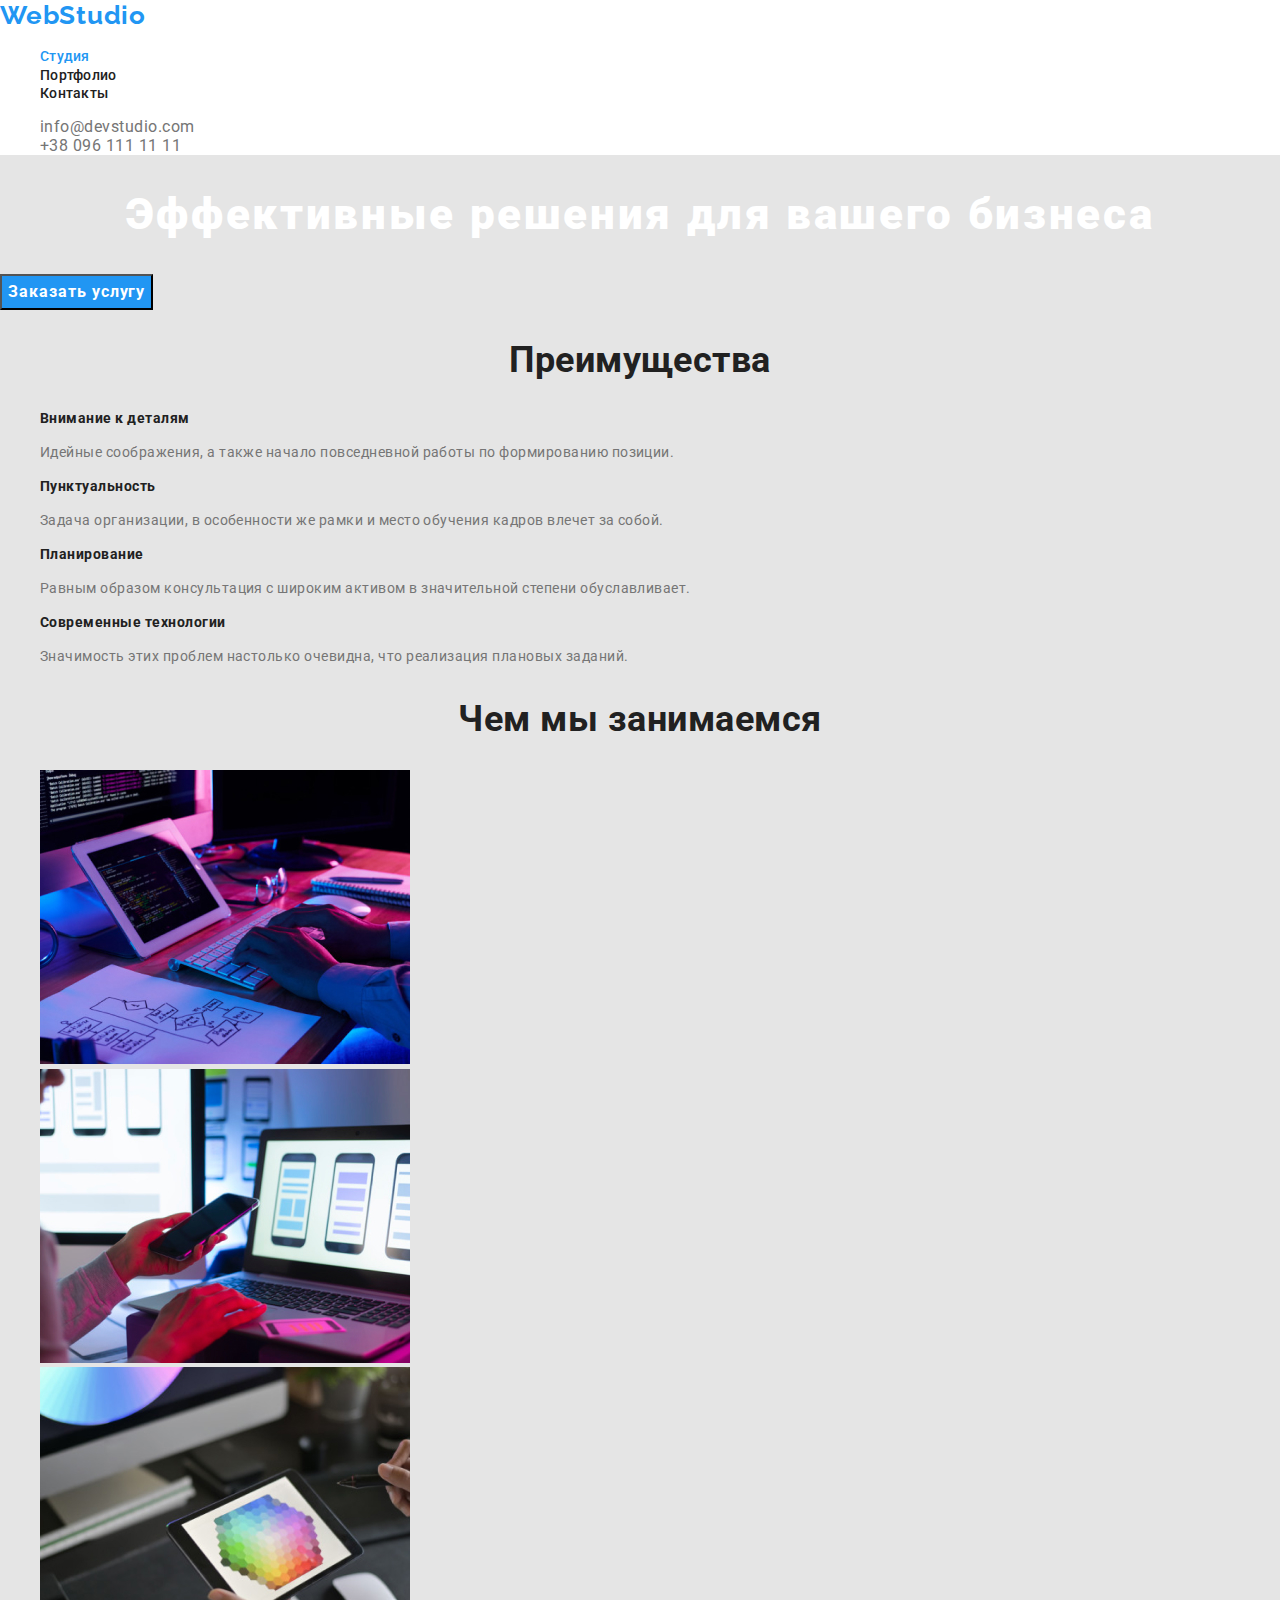
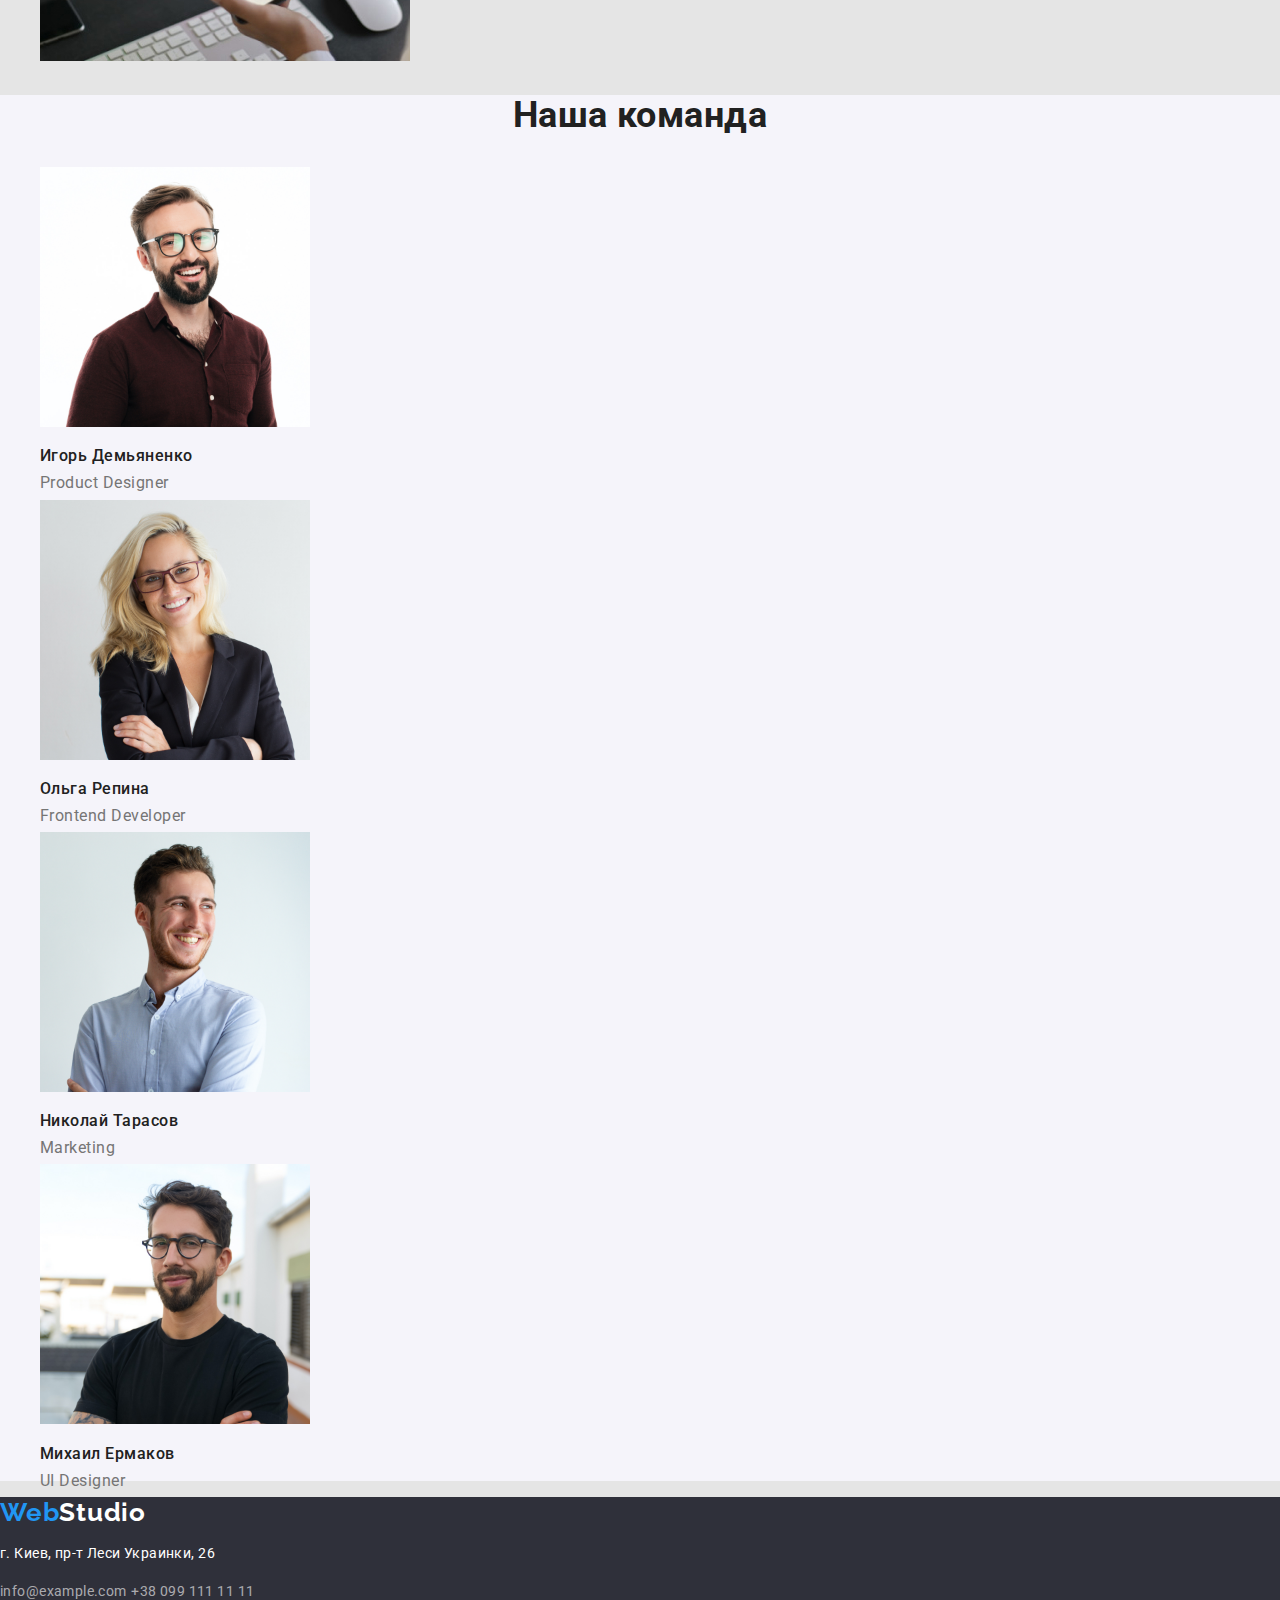
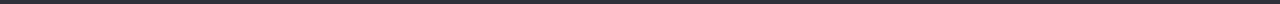
==== index.html @ b2ea67ff "начало дз№3" ====
<!DOCTYPE html>
<html lang="ru">
<head>
    <meta charset="UTF-8">
    <meta name="viewport" content="width=device-width, initial-scale=1.0">
    <title>Document</title>
    <link rel="preconnect" href="https://fonts.gstatic.com"> 
    <link href="https://fonts.googleapis.com/css2?family=Oleo+Script&family=Raleway:wght@700&family=Roboto:wght@400;500;700;900&display=swap" rel="stylesheet">
    <link rel="stylesheet" href="https://cdnjs.cloudflare.com/ajax/libs/modern-normalize/1.0.0/modern-normalize.min.css">
    <link rel="stylesheet" href="./css/style.css">
    
</head>
<body class="page">
            <!--Шапка-сайта-->
            <header class="head">
                <nav>
                    <a href="./index.html" class="logo"><span class="capital-head">Web</span>Studio</a>
                    <ul class="site-nav list">
                        <li><a href="./index.html" class="link current">Студия</a></li>
                        <li><a href="./portfolio.html" class="link">Портфолио</a></li>
                        <li><a href="Контакты" class="link">Контакты</a></li>
                    </ul>
                </nav>

                <ul class="auth-nav list">
                    <li><a href="info@devstudio.com" class="link">info@devstudio.com</a></li>
                    <li><a href="" class="link">+38 096 111 11 11</a></li>
                </ul>   
            </header>
    
        <main>
             <!--Заголовок-->
            <div class="hero">
                <h1 class="hero-title">Эффективные решения для вашего бизнеса</h1>
                <button class="button primary">Заказать услугу</button>
            </div>

            <!--Преимущества-->
            <section class="section">
            <h2 class="section-title">Преимущества</h2>
            <ul class="list">
                <li>
                    <h3 class="section-title-advantages">Внимание к деталям</h3>
                    <p class="advantages-description">Идейные соображения, а также начало повседневной работы по формированию позиции.</p>
                </li>
                <li>
                    <h3 class="section-title-advantages">Пунктуальность</h3>
                    <p class="advantages-description">Задача организации, в особенности же рамки и место обучения кадров влечет за собой.</p>
                </li>
                <li>
                    <h3 class="section-title-advantages">Планирование</h3>
                    <p class="advantages-description">Равным образом консультация с широким активом в значительной степени обуславливает.  </p>
                </li>
                <li>
                    <h3 class="section-title-advantages">Современные технологии</h3>
                    <p class="advantages-description">Значимость этих проблем настолько очевидна, что реализация плановых заданий.</p>
             </li>
            </ul>
            </section>

            <!--Вид-деятельности-->
            <section class="section">
            <h2 class="section-title">Чем мы занимаемся</h2>
            <ul class="list">
                <li>
                    <a href="">
                        <img src="./img/img.jpg" alt="набирает текст на клавиатуре" width="370" height="294">
                    </a>
                </li>
                <li>
                    <a href="">
                        <img src="./img/img-2.jpg" alt="использует ноутбук и телефон" width="370" height="294">
                    </a>
                </li>
                <li>
                    <a href="">
                        <img src="./img/img-3.jpg" alt="использует планшет" width="370" height="294">
                    </a>
                </li>
            </ul>
            </section>
    
            <!--Наша-команда-->
            <section class="section-tim">
            <h2 class="section-title">Наша команда</h2>
            <ul class="list">
                <li>
                    <a href="" class="section-link">
                    <img src="./img/our.tim/img.jpg" alt="портрет" width="270" height="260">
                    <h3 class="section-title-name">Игорь Демьяненко</h3>
                    <p class="section-profession">Product Designer</p>
                    </a>
                </li>
                <li>
                    <a href="" class="section-link">
                        <img src="./img/our.tim/img-2.jpg" alt="портрет" width="270" height="260">
                        <h3 class="section-title-name">Ольга Репина</h3>
                        <p class="section-profession">Frontend Developer</p>
                    </a>
                </li>
                <li>
                    <a href="" class="section-link">
                        <img src="./img/our.tim/img-3.jpg" alt="портрет" width="270" height="260">
                        <h3 class="section-title-name">Николай Тарасов</h3>
                        <p class="section-profession">Marketing</p>
                    </a>
                </li>
                <li>
                    <a href="" class="section-link">
                        <img src="./img/our.tim/img-4.jpg" alt="портрет" width="270" height="260">
                        <h3 class="section-title-name">Михаил Ермаков</h3>
                        <p class="section-profession">UI Designer</p>
                    </a>
                </li>
            </ul>
            </section>
        </main>

    <footer class="footer-head">
        <a href="./index.html" class="logo-footer"><span class="capital-footer">Web</span>Studio</a>
        <address>
            <p class="footer-address">г. Киев, пр-т Леси Украинки, 26</p>
        </address>
        <address>
                <a href="" class="footer-head-mail">info@example.com</a>
                <a href="" class="footer-head-tel">+38 099 111 11 11</a>
        </address>
    </footer>
</body>
</html>
---- css/style.css ----
html {
    box-sizing: border-box;
}
    *,
    *::before,
    *::after: {
        box-sizing: inherit;
    }
    
.page {
    font-family: Roboto, sans-serif;
    color: #757575;
    letter-spacing: 0.03em;
    background-color: #E5E5E5;
}
.list {
    list-style: none;
}

/*шапка */
.head {
    background-color: #ffffff;
}
.logo {
    font-family: Raleway, Oleo Script, sans-serif;
    font-weight: bold;
    font-size: 26px;
    line-height: 1.2;
    letter-spacing: 0.03em;
    color: #212121;
    text-decoration: none;
}
.capital-head {
    color:  #2196F3;
}
.logo-footer {
    font-family: Raleway, Oleo Script, sans-serif;
    font-weight: bold;
    font-size: 26px;
    line-height: 1.2;
    letter-spacing: 0.03em;
    color: #FFFFFF;
    text-decoration: none;
}
.capital-footer {
    color: #2196F3;
}
.logo:hover, 
.logo:focus {
    color:  #2196F3;
}

.site-nav .link {
    font-weight: 500;
    font-size: 14px;
    line-height: 1.14;
    letter-spacing: 0.02em;
    color: #212121;
    text-decoration: none;
}
.site-nav .link:hover, 
.site-nav .link:focus {
    color:  #2196F3;
}

.auth-nav .link {
    color: #757575;
    text-decoration: none;
}
.auth-nav .link:hover,
.auth-nav .link:focus {
    color:  #2196F3;
}
.site-nav .link.current {
    color: #2196F3;
}

/*заголовок*/
.hero-title {
    font-weight: 900;
    font-size: 44px;
    line-height: 1.36;
    text-align: center;
    letter-spacing: 0.06em;
    color: #FFFFFF;
}

/*секции*/
.section-tim {
    background-color: #F5F4FA;
}
.section-title {
    font-weight: bold;
    font-size: 36px;
    line-height: 1.16;        
    text-align: center;
    color: #212121;
}
.section-title-advantages{
    font-family: Roboto;
    font-weight: bold;
    font-size: 14px;
    line-height: 1.14;
    color: #212121;
}
.advantages-description {
font-size: 14px;
line-height: 1.71;
}
.section-title-name {
    font-weight: 500;
    font-size: 16px;
    line-height: 1.18;
    color: #212121;
}
.section-profession {
    font-size: 16px;
    line-height: 1.18px;
    color: #757575;
}
.section-title-project {
    font-weight: bold;
    font-size: 18px;
    line-height: 2;
    letter-spacing: 0.06em;
    color: #212121;
}
.section-product-project {
    font-size: 16px;
    line-height: 1.87;
    color: #757575;
}
.section-link {
    text-decoration: none;
}

/*подвал*/
.footer-head {
    background-color: #2F303A;

}
.footer-address {
    font-style: normal;
    font-size: 14px;
    line-height: 1.71;
    letter-spacing: 0.03em;
    color: #FFFFFF;
}
.footer-head-mail{
    font-style: normal;
    font-size: 14px;
    line-height: 1.71;
    letter-spacing: 0.03em;
    color: rgba(255, 255, 255, 0.6);
    text-decoration: none;
}
.footer-head-tel{
    font-style: normal;
    font-size: 14px;
    line-height: 1.71;
    letter-spacing: 0.03em;
    color: rgba(255, 255, 255, 0.6);
    text-decoration: none;
}

/*кнопка*/
.button {
    font-weight: 500;
    font-size: 16px;
    line-height: 1.62;
    letter-spacing: 0.03em;
}
    
.button.primary {
    font-weight: bold;
    font-size: 16px;
    line-height: 1.87;
    letter-spacing: 0.06em;
    color: #FFFFFF;
    background-color: #2196F3;
}
.button.secondary {
    color: #212121;
    background-color: #F5F4FA;
}
.button.secondary:hover,
.button.secondary:focus {
    color: #FFFFFF;
    background-color: #2196F3;
}
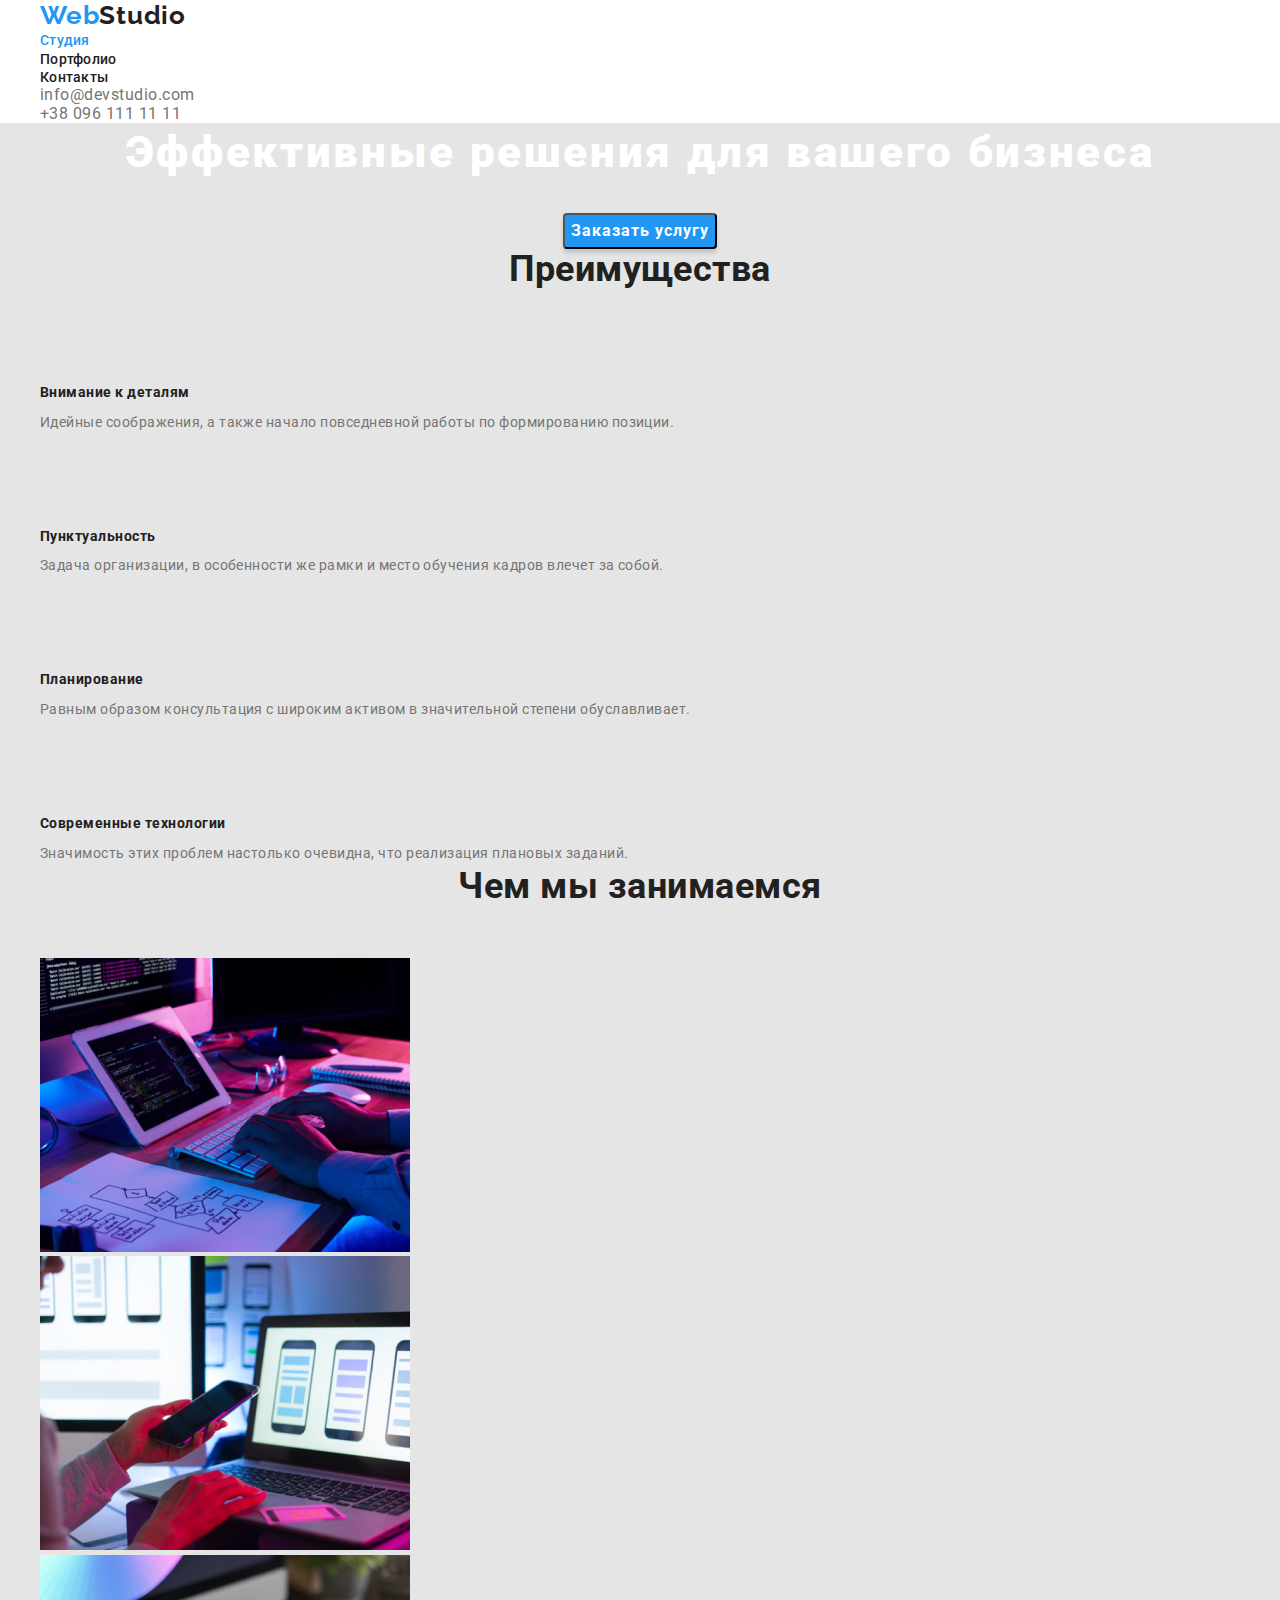
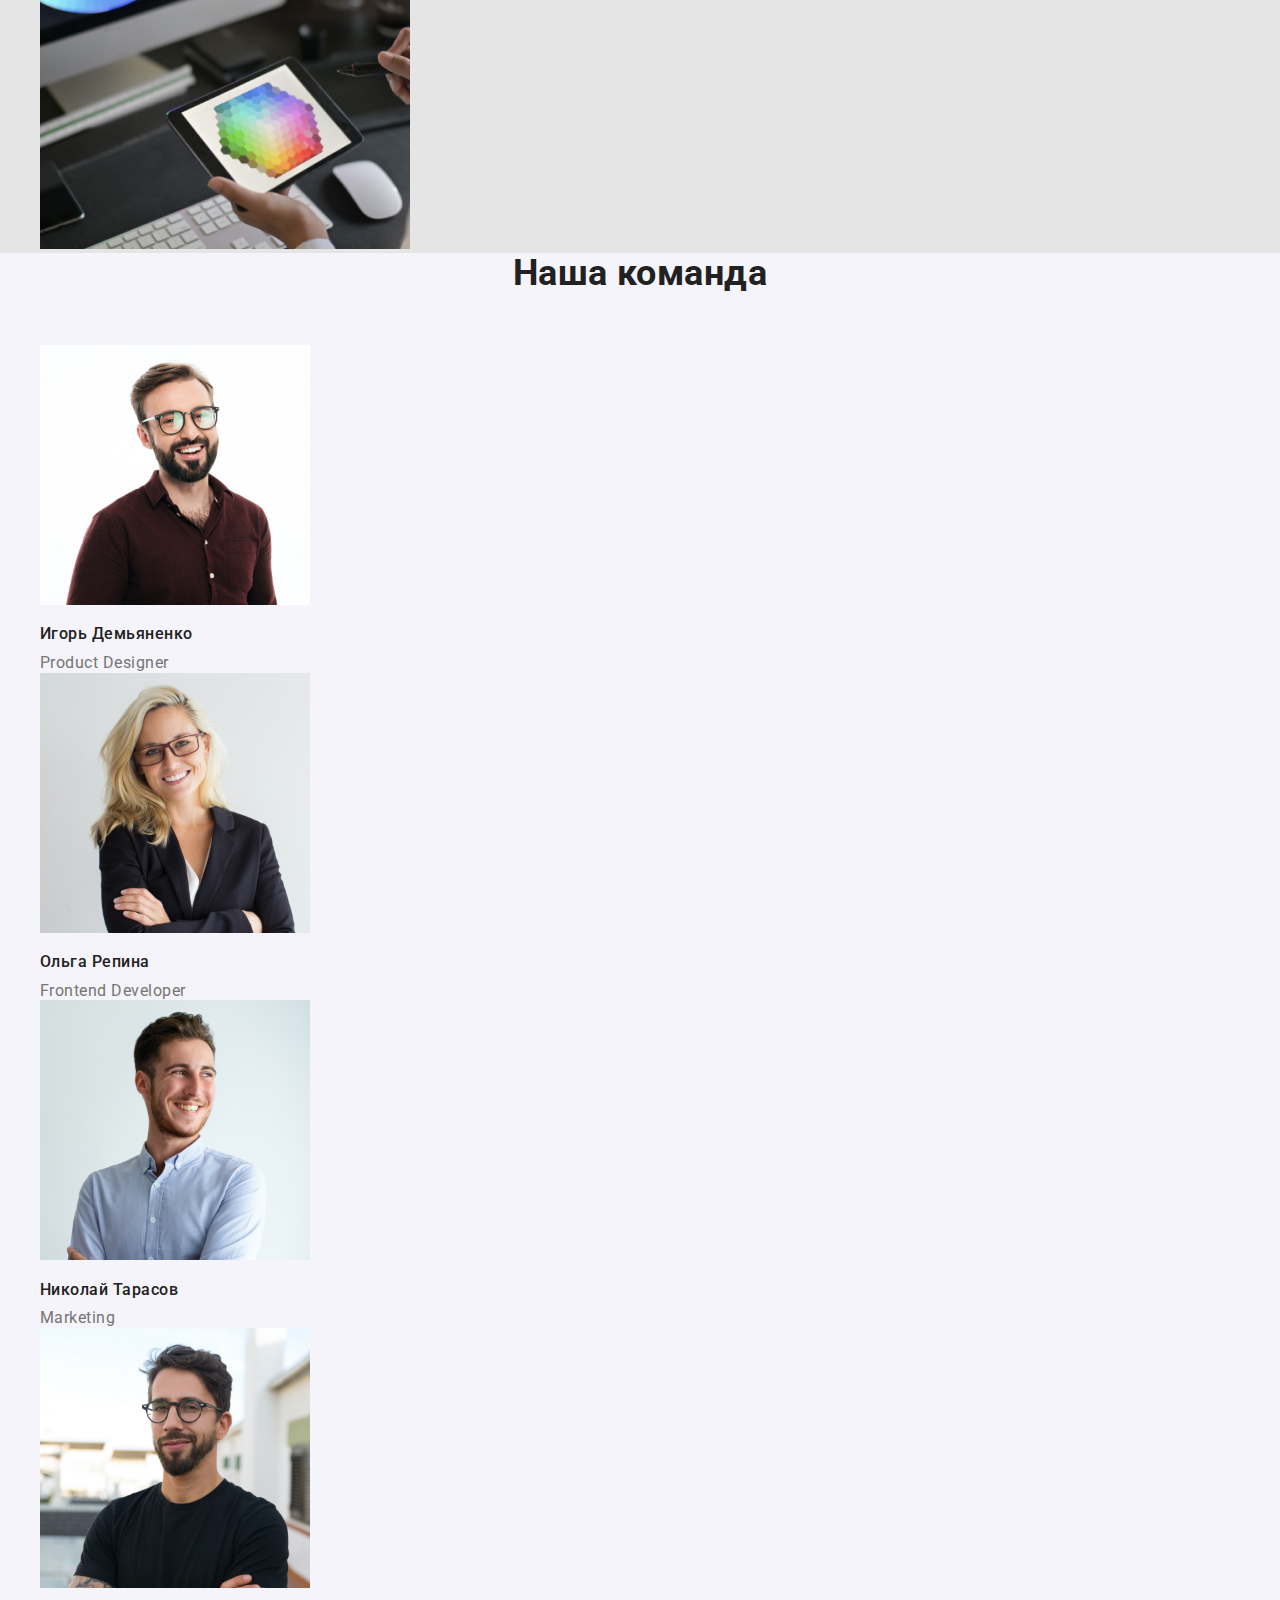
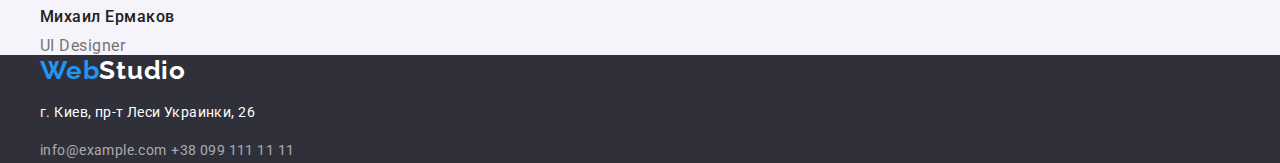
==== commit 61d1de7a: "центрирует контент" ====
--- a/index.html
+++ b/index.html
@@ -13,118 +13,128 @@
 <body class="page">
             <!--Шапка-сайта-->
             <header class="head">
-                <nav>
-                    <a href="./index.html" class="logo"><span class="capital-head">Web</span>Studio</a>
-                    <ul class="site-nav list">
-                        <li><a href="./index.html" class="link current">Студия</a></li>
-                        <li><a href="./portfolio.html" class="link">Портфолио</a></li>
-                        <li><a href="Контакты" class="link">Контакты</a></li>
-                    </ul>
-                </nav>
-
-                <ul class="auth-nav list">
-                    <li><a href="info@devstudio.com" class="link">info@devstudio.com</a></li>
-                    <li><a href="" class="link">+38 096 111 11 11</a></li>
-                </ul>   
+                <div class="container">
+                    <nav>
+                        <a href="./index.html" class="logo"><span class="capital-head">Web</span>Studio</a>
+                        <ul class="site-nav list">
+                            <li><a href="./index.html" class="link current">Студия</a></li>
+                            <li><a href="./portfolio.html" class="link">Портфолио</a></li>
+                            <li><a href="Контакты" class="link">Контакты</a></li>
+                        </ul>
+                    </nav>
+    
+                    <ul class="auth-nav list">
+                        <li><a href="info@devstudio.com" class="link">info@devstudio.com</a></li>
+                        <li><a href="" class="link">+38 096 111 11 11</a></li>
+                    </ul>   
+                </div>
             </header>
     
         <main>
              <!--Заголовок-->
-            <div class="hero">
+            <div class="hero container">
                 <h1 class="hero-title">Эффективные решения для вашего бизнеса</h1>
                 <button class="button primary">Заказать услугу</button>
             </div>
 
             <!--Преимущества-->
             <section class="section">
-            <h2 class="section-title">Преимущества</h2>
-            <ul class="list">
-                <li>
-                    <h3 class="section-title-advantages">Внимание к деталям</h3>
-                    <p class="advantages-description">Идейные соображения, а также начало повседневной работы по формированию позиции.</p>
-                </li>
-                <li>
-                    <h3 class="section-title-advantages">Пунктуальность</h3>
-                    <p class="advantages-description">Задача организации, в особенности же рамки и место обучения кадров влечет за собой.</p>
-                </li>
-                <li>
-                    <h3 class="section-title-advantages">Планирование</h3>
-                    <p class="advantages-description">Равным образом консультация с широким активом в значительной степени обуславливает.  </p>
-                </li>
-                <li>
-                    <h3 class="section-title-advantages">Современные технологии</h3>
-                    <p class="advantages-description">Значимость этих проблем настолько очевидна, что реализация плановых заданий.</p>
-             </li>
-            </ul>
+                <div class="container">
+                    <h2 class="section-title">Преимущества</h2>
+                    <ul class="list">
+                        <li>
+                            <h3 class="section-title-advantages">Внимание к деталям</h3>
+                            <p class="advantages-description">Идейные соображения, а также начало повседневной работы по формированию позиции.</p>
+                        </li>
+                        <li>
+                            <h3 class="section-title-advantages">Пунктуальность</h3>
+                            <p class="advantages-description">Задача организации, в особенности же рамки и место обучения кадров влечет за собой.</p>
+                        </li>
+                        <li>
+                            <h3 class="section-title-advantages">Планирование</h3>
+                            <p class="advantages-description">Равным образом консультация с широким активом в значительной степени обуславливает.  </p>
+                        </li>
+                        <li>
+                            <h3 class="section-title-advantages">Современные технологии</h3>
+                            <p class="advantages-description">Значимость этих проблем настолько очевидна, что реализация плановых заданий.</p>
+                        </li>
+                    </ul>
+                </div>
             </section>
 
             <!--Вид-деятельности-->
             <section class="section">
-            <h2 class="section-title">Чем мы занимаемся</h2>
-            <ul class="list">
-                <li>
-                    <a href="">
-                        <img src="./img/img.jpg" alt="набирает текст на клавиатуре" width="370" height="294">
-                    </a>
-                </li>
-                <li>
-                    <a href="">
-                        <img src="./img/img-2.jpg" alt="использует ноутбук и телефон" width="370" height="294">
-                    </a>
-                </li>
-                <li>
-                    <a href="">
-                        <img src="./img/img-3.jpg" alt="использует планшет" width="370" height="294">
-                    </a>
-                </li>
-            </ul>
+            <div class="container">
+                <h2 class="section-title">Чем мы занимаемся</h2>
+                <ul class="list">
+                    <li>
+                        <a href="">
+                            <img src="./img/img.jpg" alt="набирает текст на клавиатуре" width="370" height="294">
+                        </a>
+                    </li>
+                    <li>
+                        <a href="">
+                            <img src="./img/img-2.jpg" alt="использует ноутбук и телефон" width="370" height="294">
+                        </a>
+                    </li>
+                    <li>
+                        <a href="">
+                            <img src="./img/img-3.jpg" alt="использует планшет" width="370" height="294">
+                        </a>
+                    </li>
+                </ul>
+            </div>
             </section>
     
             <!--Наша-команда-->
             <section class="section-tim">
-            <h2 class="section-title">Наша команда</h2>
-            <ul class="list">
-                <li>
-                    <a href="" class="section-link">
-                    <img src="./img/our.tim/img.jpg" alt="портрет" width="270" height="260">
-                    <h3 class="section-title-name">Игорь Демьяненко</h3>
-                    <p class="section-profession">Product Designer</p>
-                    </a>
-                </li>
-                <li>
-                    <a href="" class="section-link">
-                        <img src="./img/our.tim/img-2.jpg" alt="портрет" width="270" height="260">
-                        <h3 class="section-title-name">Ольга Репина</h3>
-                        <p class="section-profession">Frontend Developer</p>
-                    </a>
-                </li>
-                <li>
-                    <a href="" class="section-link">
-                        <img src="./img/our.tim/img-3.jpg" alt="портрет" width="270" height="260">
-                        <h3 class="section-title-name">Николай Тарасов</h3>
-                        <p class="section-profession">Marketing</p>
-                    </a>
-                </li>
-                <li>
-                    <a href="" class="section-link">
-                        <img src="./img/our.tim/img-4.jpg" alt="портрет" width="270" height="260">
-                        <h3 class="section-title-name">Михаил Ермаков</h3>
-                        <p class="section-profession">UI Designer</p>
-                    </a>
-                </li>
-            </ul>
+            <div class="container">
+                <h2 class="section-title">Наша команда</h2>
+                <ul class="list">
+                    <li>
+                        <a href="" class="section-link">
+                        <img src="./img/our.tim/img.jpg" alt="портрет" width="270" height="260">
+                        <h3 class="section-title-name">Игорь Демьяненко</h3>
+                        <p class="section-profession">Product Designer</p>
+                        </a>
+                    </li>
+                    <li>
+                        <a href="" class="section-link">
+                            <img src="./img/our.tim/img-2.jpg" alt="портрет" width="270" height="260">
+                            <h3 class="section-title-name">Ольга Репина</h3>
+                            <p class="section-profession">Frontend Developer</p>
+                        </a>
+                    </li>
+                    <li>
+                        <a href="" class="section-link">
+                            <img src="./img/our.tim/img-3.jpg" alt="портрет" width="270" height="260">
+                            <h3 class="section-title-name">Николай Тарасов</h3>
+                            <p class="section-profession">Marketing</p>
+                        </a>
+                    </li>
+                    <li>
+                        <a href="" class="section-link">
+                            <img src="./img/our.tim/img-4.jpg" alt="портрет" width="270" height="260">
+                            <h3 class="section-title-name">Михаил Ермаков</h3>
+                            <p class="section-profession">UI Designer</p>
+                        </a>
+                    </li>
+                </ul>
+            </div>
             </section>
         </main>
 
     <footer class="footer-head">
-        <a href="./index.html" class="logo-footer"><span class="capital-footer">Web</span>Studio</a>
-        <address>
-            <p class="footer-address">г. Киев, пр-т Леси Украинки, 26</p>
-        </address>
-        <address>
+        <div class="container">
+                <a href="./index.html" class="logo-footer"><span class="capital-footer">Web</span>Studio</a>
+            <address>
+                <p class="footer-address">г. Киев, пр-т Леси Украинки, 26</p>
+            </address>
+            <address>
                 <a href="" class="footer-head-mail">info@example.com</a>
                 <a href="" class="footer-head-tel">+38 099 111 11 11</a>
-        </address>
+            </address>
+        </div>
     </footer>
 </body>
 </html>--- a/css/style.css
+++ b/css/style.css
@@ -1,19 +1,29 @@
 html {
     box-sizing: border-box;
 }
-    *,
-    *::before,
-    *::after: {
-        box-sizing: inherit;
-    }
-    
+*, 
+*::before, 
+*::after: {
+    box-sizing: inherit;
+}
+
+.container {
+    width: 1230px;
+    padding-right: 15px;
+    padding-left: 15px;
+    margin: 0 auto;
+}
+
 .page {
+    margin: 0;
     font-family: Roboto, sans-serif;
     color: #757575;
     letter-spacing: 0.03em;
     background-color: #E5E5E5;
 }
 .list {
+    padding: 0;
+    margin: 0;
     list-style: none;
 }
 
@@ -76,11 +86,15 @@
 }
 
 /*заголовок*/
+.hero {
+    text-align: center;
+}
 .hero-title {
+    margin-top: 0;
+    margin-bottom: 30px;
     font-weight: 900;
     font-size: 44px;
     line-height: 1.36;
-    text-align: center;
     letter-spacing: 0.06em;
     color: #FFFFFF;
 }
@@ -90,6 +104,8 @@
     background-color: #F5F4FA;
 }
 .section-title {
+    margin-top: 0;
+    margin-bottom: 50px;
     font-weight: bold;
     font-size: 36px;
     line-height: 1.16;        
@@ -97,6 +113,8 @@
     color: #212121;
 }
 .section-title-advantages{
+    margin-top: 94px;
+    margin-bottom: 10px;
     font-family: Roboto;
     font-weight: bold;
     font-size: 14px;
@@ -104,16 +122,23 @@
     color: #212121;
 }
 .advantages-description {
-font-size: 14px;
-line-height: 1.71;
+    margin-top: 0;
+    margin-bottom: 0;
+    font-size: 14px;
+    line-height: 1.71;
 }
 .section-title-name {
+    margin-top: 30;
+    margin-bottom: 10px;
     font-weight: 500;
     font-size: 16px;
     line-height: 1.18;
     color: #212121;
 }
 .section-profession {
+    display: inline-block;
+    margin-top: 0;
+    margin-bottom: 0;
     font-size: 16px;
     line-height: 1.18px;
     color: #757575;
@@ -169,6 +194,7 @@
     font-size: 16px;
     line-height: 1.62;
     letter-spacing: 0.03em;
+    border-radius: 4px;
 }
     
 .button.primary {
@@ -178,6 +204,7 @@
     letter-spacing: 0.06em;
     color: #FFFFFF;
     background-color: #2196F3;
+    box-shadow: 0px 4px 4px rgba(0, 0, 0, 0.15);
 }
 .button.secondary {
     color: #212121;
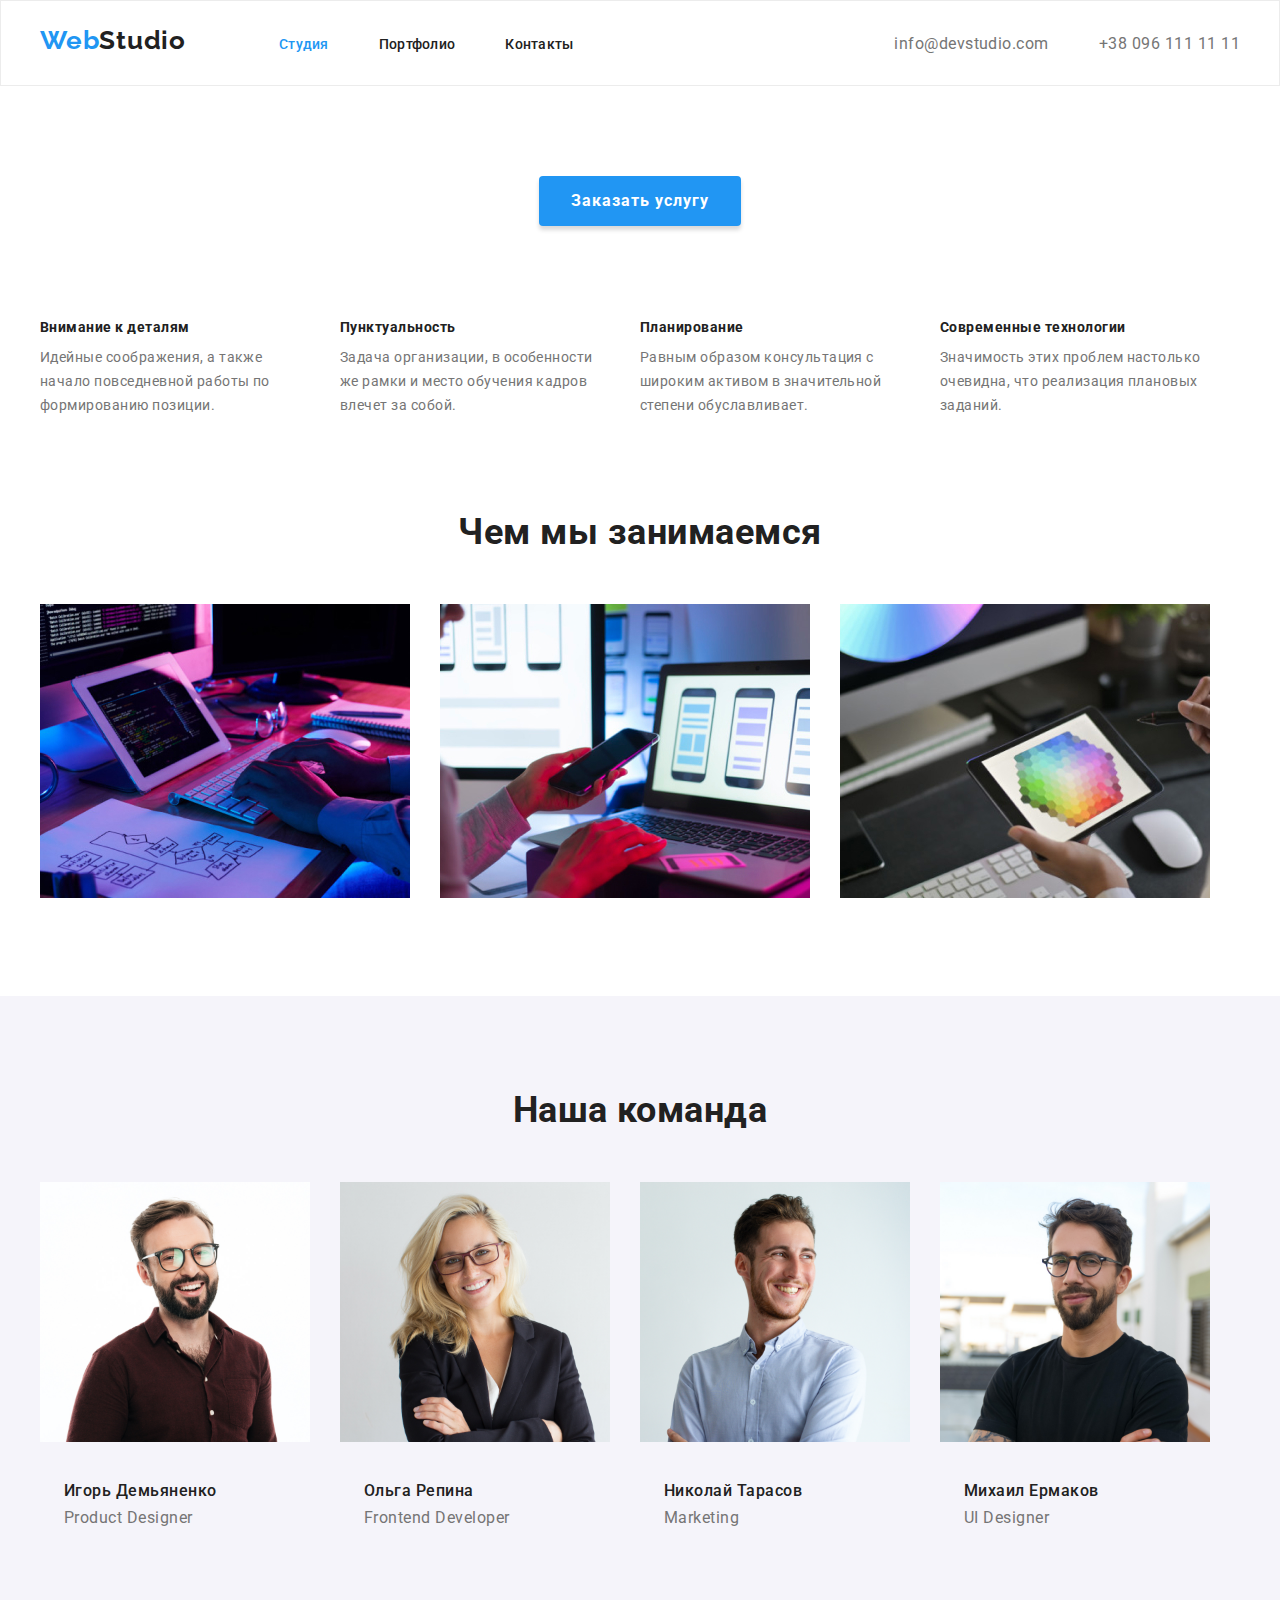
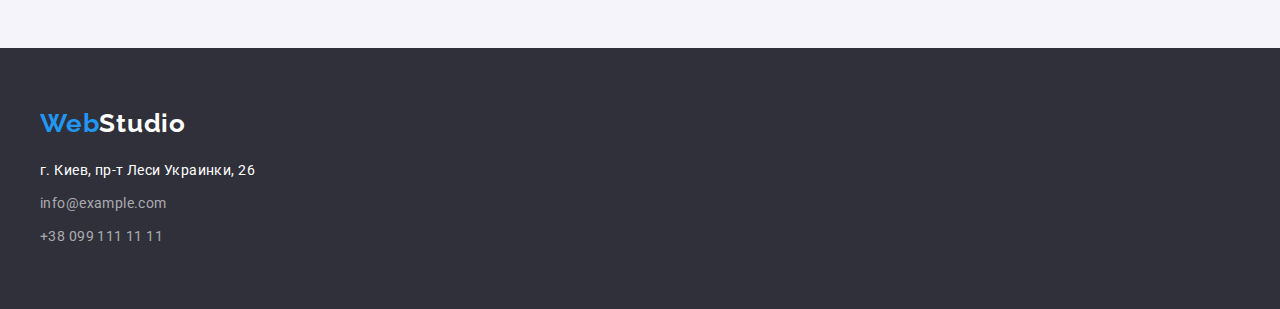
==== commit 55df278a: "дз №3" ====
--- a/index.html
+++ b/index.html
@@ -13,48 +13,49 @@
 <body class="page">
             <!--Шапка-сайта-->
             <header class="head">
-                <div class="container">
-                    <nav>
+                <div class="container main-nav">
+                    <nav class="main-nav">
                         <a href="./index.html" class="logo"><span class="capital-head">Web</span>Studio</a>
                         <ul class="site-nav list">
-                            <li><a href="./index.html" class="link current">Студия</a></li>
-                            <li><a href="./portfolio.html" class="link">Портфолио</a></li>
-                            <li><a href="Контакты" class="link">Контакты</a></li>
+                            <li class="items"><a href="./index.html" class="link current">Студия</a></li>
+                            <li class="items"><a href="./portfolio.html" class="link">Портфолио</a></li>
+                            <li class="items"><a href="" class="link">Контакты</a></li>
                         </ul>
                     </nav>
-    
+
                     <ul class="auth-nav list">
-                        <li><a href="info@devstudio.com" class="link">info@devstudio.com</a></li>
-                        <li><a href="" class="link">+38 096 111 11 11</a></li>
+                        <li class="items"><a href="" class="link">info@devstudio.com</a></li>
+                        <li class="items"><a href="" class="link">+38 096 111 11 11</a></li>
                     </ul>   
                 </div>
             </header>
     
         <main>
              <!--Заголовок-->
-            <div class="hero container">
-                <h1 class="hero-title">Эффективные решения для вашего бизнеса</h1>
-                <button class="button primary">Заказать услугу</button>
+            <div class="hero">
+                <div class="container">
+                    <h1 class="hero-title">Эффективные решения для вашего бизнеса</h1>
+                    <button class="button primary">Заказать услугу</button>
+                </div>
             </div>
 
             <!--Преимущества-->
             <section class="section">
-                <div class="container">
-                    <h2 class="section-title">Преимущества</h2>
-                    <ul class="list">
-                        <li>
+                <div class="container-advantages">
+                    <ul class="list section-advantages">
+                        <li class="item">
                             <h3 class="section-title-advantages">Внимание к деталям</h3>
                             <p class="advantages-description">Идейные соображения, а также начало повседневной работы по формированию позиции.</p>
                         </li>
-                        <li>
+                        <li class="item">
                             <h3 class="section-title-advantages">Пунктуальность</h3>
                             <p class="advantages-description">Задача организации, в особенности же рамки и место обучения кадров влечет за собой.</p>
                         </li>
-                        <li>
+                        <li class="item">
                             <h3 class="section-title-advantages">Планирование</h3>
                             <p class="advantages-description">Равным образом консультация с широким активом в значительной степени обуславливает.  </p>
                         </li>
-                        <li>
+                        <li class="item">
                             <h3 class="section-title-advantages">Современные технологии</h3>
                             <p class="advantages-description">Значимость этих проблем настолько очевидна, что реализация плановых заданий.</p>
                         </li>
@@ -64,20 +65,20 @@
 
             <!--Вид-деятельности-->
             <section class="section">
-            <div class="container">
+            <div class="container-direction">
                 <h2 class="section-title">Чем мы занимаемся</h2>
-                <ul class="list">
-                    <li>
+                <ul class="list section-direction">
+                    <li class="items">
                         <a href="">
                             <img src="./img/img.jpg" alt="набирает текст на клавиатуре" width="370" height="294">
                         </a>
                     </li>
-                    <li>
+                    <li class="items">
                         <a href="">
                             <img src="./img/img-2.jpg" alt="использует ноутбук и телефон" width="370" height="294">
                         </a>
                     </li>
-                    <li>
+                    <li class="items">
                         <a href="">
                             <img src="./img/img-3.jpg" alt="использует планшет" width="370" height="294">
                         </a>
@@ -88,35 +89,43 @@
     
             <!--Наша-команда-->
             <section class="section-tim">
-            <div class="container">
+            <div class="container-tim">
                 <h2 class="section-title">Наша команда</h2>
-                <ul class="list">
-                    <li>
+                <ul class="list container-person">
+                    <li class="items">
                         <a href="" class="section-link">
                         <img src="./img/our.tim/img.jpg" alt="портрет" width="270" height="260">
-                        <h3 class="section-title-name">Игорь Демьяненко</h3>
-                        <p class="section-profession">Product Designer</p>
+                        <div class="items-descriptions">
+                            <h3 class="section-title-name">Игорь Демьяненко</h3>
+                            <p class="section-profession">Product Designer</p>
+                        </div>
                         </a>
                     </li>
-                    <li>
+                    <li class="items">
                         <a href="" class="section-link">
                             <img src="./img/our.tim/img-2.jpg" alt="портрет" width="270" height="260">
-                            <h3 class="section-title-name">Ольга Репина</h3>
-                            <p class="section-profession">Frontend Developer</p>
+                            <div class="items-descriptions">
+                                <h3 class="section-title-name">Ольга Репина</h3>
+                                <p class="section-profession">Frontend Developer</p>
+                            </div>
                         </a>
                     </li>
-                    <li>
+                    <li class="items">
                         <a href="" class="section-link">
                             <img src="./img/our.tim/img-3.jpg" alt="портрет" width="270" height="260">
-                            <h3 class="section-title-name">Николай Тарасов</h3>
-                            <p class="section-profession">Marketing</p>
+                            <div class="items-descriptions">
+                                <h3 class="section-title-name">Николай Тарасов</h3>
+                                <p class="section-profession">Marketing</p>
+                            </div>
                         </a>
                     </li>
-                    <li>
+                    <li class="items">
                         <a href="" class="section-link">
                             <img src="./img/our.tim/img-4.jpg" alt="портрет" width="270" height="260">
-                            <h3 class="section-title-name">Михаил Ермаков</h3>
-                            <p class="section-profession">UI Designer</p>
+                            <div class="items-descriptions">
+                                <h3 class="section-title-name">Михаил Ермаков</h3>
+                                <p class="section-profession">UI Designer</p>
+                            </div>
                         </a>
                     </li>
                 </ul>
@@ -125,12 +134,12 @@
         </main>
 
     <footer class="footer-head">
-        <div class="container">
+        <div class="container-footer">
                 <a href="./index.html" class="logo-footer"><span class="capital-footer">Web</span>Studio</a>
-            <address>
+            <address class="citi-address">
                 <p class="footer-address">г. Киев, пр-т Леси Украинки, 26</p>
             </address>
-            <address>
+            <address class="footer-contacts">
                 <a href="" class="footer-head-mail">info@example.com</a>
                 <a href="" class="footer-head-tel">+38 099 111 11 11</a>
             </address>
--- a/css/style.css
+++ b/css/style.css
@@ -11,7 +11,8 @@
     width: 1230px;
     padding-right: 15px;
     padding-left: 15px;
-    margin: 0 auto;
+    margin-left: auto;
+    margin-right: auto;
 }
 
 .page {
@@ -19,7 +20,7 @@
     font-family: Roboto, sans-serif;
     color: #757575;
     letter-spacing: 0.03em;
-    background-color: #E5E5E5;
+    background-color: #ffffff;
 }
 .list {
     padding: 0;
@@ -30,8 +31,12 @@
 /*шапка */
 .head {
     background-color: #ffffff;
+    border: 1px solid #ECECEC;
 }
 .logo {
+    padding-top: 24px;
+    padding-bottom: 25px;
+
     font-family: Raleway, Oleo Script, sans-serif;
     font-weight: bold;
     font-size: 26px;
@@ -42,15 +47,6 @@
 }
 .capital-head {
     color:  #2196F3;
-}
-.logo-footer {
-    font-family: Raleway, Oleo Script, sans-serif;
-    font-weight: bold;
-    font-size: 26px;
-    line-height: 1.2;
-    letter-spacing: 0.03em;
-    color: #FFFFFF;
-    text-decoration: none;
 }
 .capital-footer {
     color: #2196F3;
@@ -60,6 +56,27 @@
     color:  #2196F3;
 }
 
+.link {
+    padding-top: 32px;
+    padding-bottom: 32px;
+}
+.main-nav {
+    display: flex;
+    align-items: baseline;
+}
+.items {
+    display: flex;
+}
+.site-nav {
+    display: flex;
+    align-items: center;
+}
+.site-nav .items:not(:last-child) {
+    margin-right: 50px;
+}
+.site-nav .items:first-child {
+    margin-left: 93px;
+}
 .site-nav .link {
     font-weight: 500;
     font-size: 14px;
@@ -67,12 +84,22 @@
     letter-spacing: 0.02em;
     color: #212121;
     text-decoration: none;
+}
+.site-nav .link.current {
+    color: #2196F3;
 }
 .site-nav .link:hover, 
 .site-nav .link:focus {
     color:  #2196F3;
 }
 
+.auth-nav {
+    display: flex;
+    margin-left: auto;
+}
+.auth-nav .items:not(:last-child) {
+    margin-right: 50px;
+}
 .auth-nav .link {
     color: #757575;
     text-decoration: none;
@@ -81,9 +108,7 @@
 .auth-nav .link:focus {
     color:  #2196F3;
 }
-.site-nav .link.current {
-    color: #2196F3;
-}
+
 
 /*заголовок*/
 .hero {
@@ -92,6 +117,7 @@
 .hero-title {
     margin-top: 0;
     margin-bottom: 30px;
+
     font-weight: 900;
     font-size: 44px;
     line-height: 1.36;
@@ -99,22 +125,42 @@
     color: #FFFFFF;
 }
 
-/*секции*/
-.section-tim {
-    background-color: #F5F4FA;
-}
 .section-title {
     margin-top: 0;
     margin-bottom: 50px;
+
     font-weight: bold;
     font-size: 36px;
     line-height: 1.16;        
     text-align: center;
     color: #212121;
 }
+.section-link {
+    text-decoration: none;
+}
+
+/*секциz-преимущества*/
+.container-advantages {
+    width: 1230px;
+    padding-top: 94px;
+    padding-right: 15px;
+    padding-left: 15px;
+    margin-left: auto;
+    margin-right: auto;
+}
+.section-advantages {
+    display: flex;
+}
+.section-advantages .item{
+    width: 270px;
+}
+.section-advantages .item:not(:last-child) {
+    margin-right: 30px;
+}
 .section-title-advantages{
-    margin-top: 94px;
+    margin-top: 0;
     margin-bottom: 10px;
+
     font-family: Roboto;
     font-weight: bold;
     font-size: 14px;
@@ -124,26 +170,103 @@
 .advantages-description {
     margin-top: 0;
     margin-bottom: 0;
+
     font-size: 14px;
     line-height: 1.71;
 }
+
+/*вид-деятельности*/
+.container-direction {
+    width: 1230px;
+    padding-top: 94px;
+    padding-right: 15px;
+    padding-bottom: 94px;
+    padding-left: 15px;
+    margin-left: auto;
+    margin-right: auto;
+}
+.section-direction {
+    display: flex;
+}
+.section-direction .items:not(:last-child) {
+    margin-right: 30px;
+}
+
+/*наша-команда*/
+
+.section-tim {
+    background-color: #F5F4FA;
+}
+.container-tim {
+    width: 1230px;
+    padding-top: 94px;
+    padding-right: 15px;
+    padding-bottom: 94px;
+    padding-left: 15px;
+    margin-left: auto;
+    margin-right: auto;
+}
+.container-person {
+display: flex;
+}
+.container-tim .items:not(:last-child) {
+    margin-right: 30px;
+}
 .section-title-name {
-    margin-top: 30;
-    margin-bottom: 10px;
     font-weight: 500;
     font-size: 16px;
     line-height: 1.18;
     color: #212121;
 }
 .section-profession {
-    display: inline-block;
-    margin-top: 0;
-    margin-bottom: 0;
     font-size: 16px;
     line-height: 1.18px;
     color: #757575;
 }
+
+
+/*партфолио*/
+.container-partfolio {
+    width: 1230px;
+    padding-top: 94px;
+    padding-right: 15px;
+    padding-bottom: 94px;
+    padding-left: 15px;
+    margin-left: auto;
+    margin-right: auto;
+}
+.partfolio-nav {
+    display: flex;
+    justify-content: center;
+    margin-bottom: 50px;
+}
+.partfolio-nav .items:not(:last-child) {
+    margin-right: 8px;
+}
+.partfolio-box {
+    display: flex;
+    flex-wrap: wrap;
+}
+.partfolio-box .items {
+    margin-right: 30px;
+    margin-bottom: 30px;
+}
+.partfolio-box .items:nth-child(3n) {
+    margin-right: 0;
+}
+.partfolio-box .items:nth-last-child(-n + 3) {
+    margin-bottom: 0;
+}
+.items-descriptions {
+    padding-top: 20px;
+    padding-right: 24px;
+    padding-bottom: 20px;
+    padding-left: 24px;
+}
 .section-title-project {
+    margin-top: 0;
+    margin-bottom: 4px;
+
     font-weight: bold;
     font-size: 18px;
     line-height: 2;
@@ -151,27 +274,62 @@
     color: #212121;
 }
 .section-product-project {
+    margin-top: 0;
+    margin-bottom: 0;
+
     font-size: 16px;
     line-height: 1.87;
     color: #757575;
 }
-.section-link {
-    text-decoration: none;
-}
 
 /*подвал*/
+.container-footer {
+    display: flex;
+    flex-direction: column;
+    width: 1230px;
+    margin-left: auto;
+    margin-right: auto;
+    padding-top: 60px;
+    padding-right: 15px;
+    padding-bottom: 60px;
+    padding-left: 15px;
+    
+}
 .footer-head {
     background-color: #2F303A;
-
+}
+.logo-footer {
+    margin-bottom: 20px;
+
+    font-family: Raleway, Oleo Script, sans-serif;
+    font-weight: bold;
+    font-size: 26px;
+    line-height: 1.2;
+    letter-spacing: 0.03em;
+    color: #FFFFFF;
+    text-decoration: none;
+}
+.citi-address {
+    display: flex;
+    margin-bottom: 9px;
 }
 .footer-address {
+    margin-top: 0;
+    margin-bottom: 0;
+
     font-style: normal;
     font-size: 14px;
     line-height: 1.71;
     letter-spacing: 0.03em;
     color: #FFFFFF;
 }
+.footer-contacts {
+    display: flex;
+    flex-direction: column;
+}
 .footer-head-mail{
+    margin-bottom: 9px;
+
     font-style: normal;
     font-size: 14px;
     line-height: 1.71;
@@ -190,14 +348,15 @@
 
 /*кнопка*/
 .button {
+    border: transparent;
+    border-radius: 4px;
     font-weight: 500;
     font-size: 16px;
     line-height: 1.62;
     letter-spacing: 0.03em;
-    border-radius: 4px;
-}
-    
+} 
 .button.primary {
+    padding: 10px 32px;
     font-weight: bold;
     font-size: 16px;
     line-height: 1.87;
@@ -207,6 +366,7 @@
     box-shadow: 0px 4px 4px rgba(0, 0, 0, 0.15);
 }
 .button.secondary {
+    padding: 6px 22px;
     color: #212121;
     background-color: #F5F4FA;
 }
@@ -214,4 +374,4 @@
 .button.secondary:focus {
     color: #FFFFFF;
     background-color: #2196F3;
-}+}
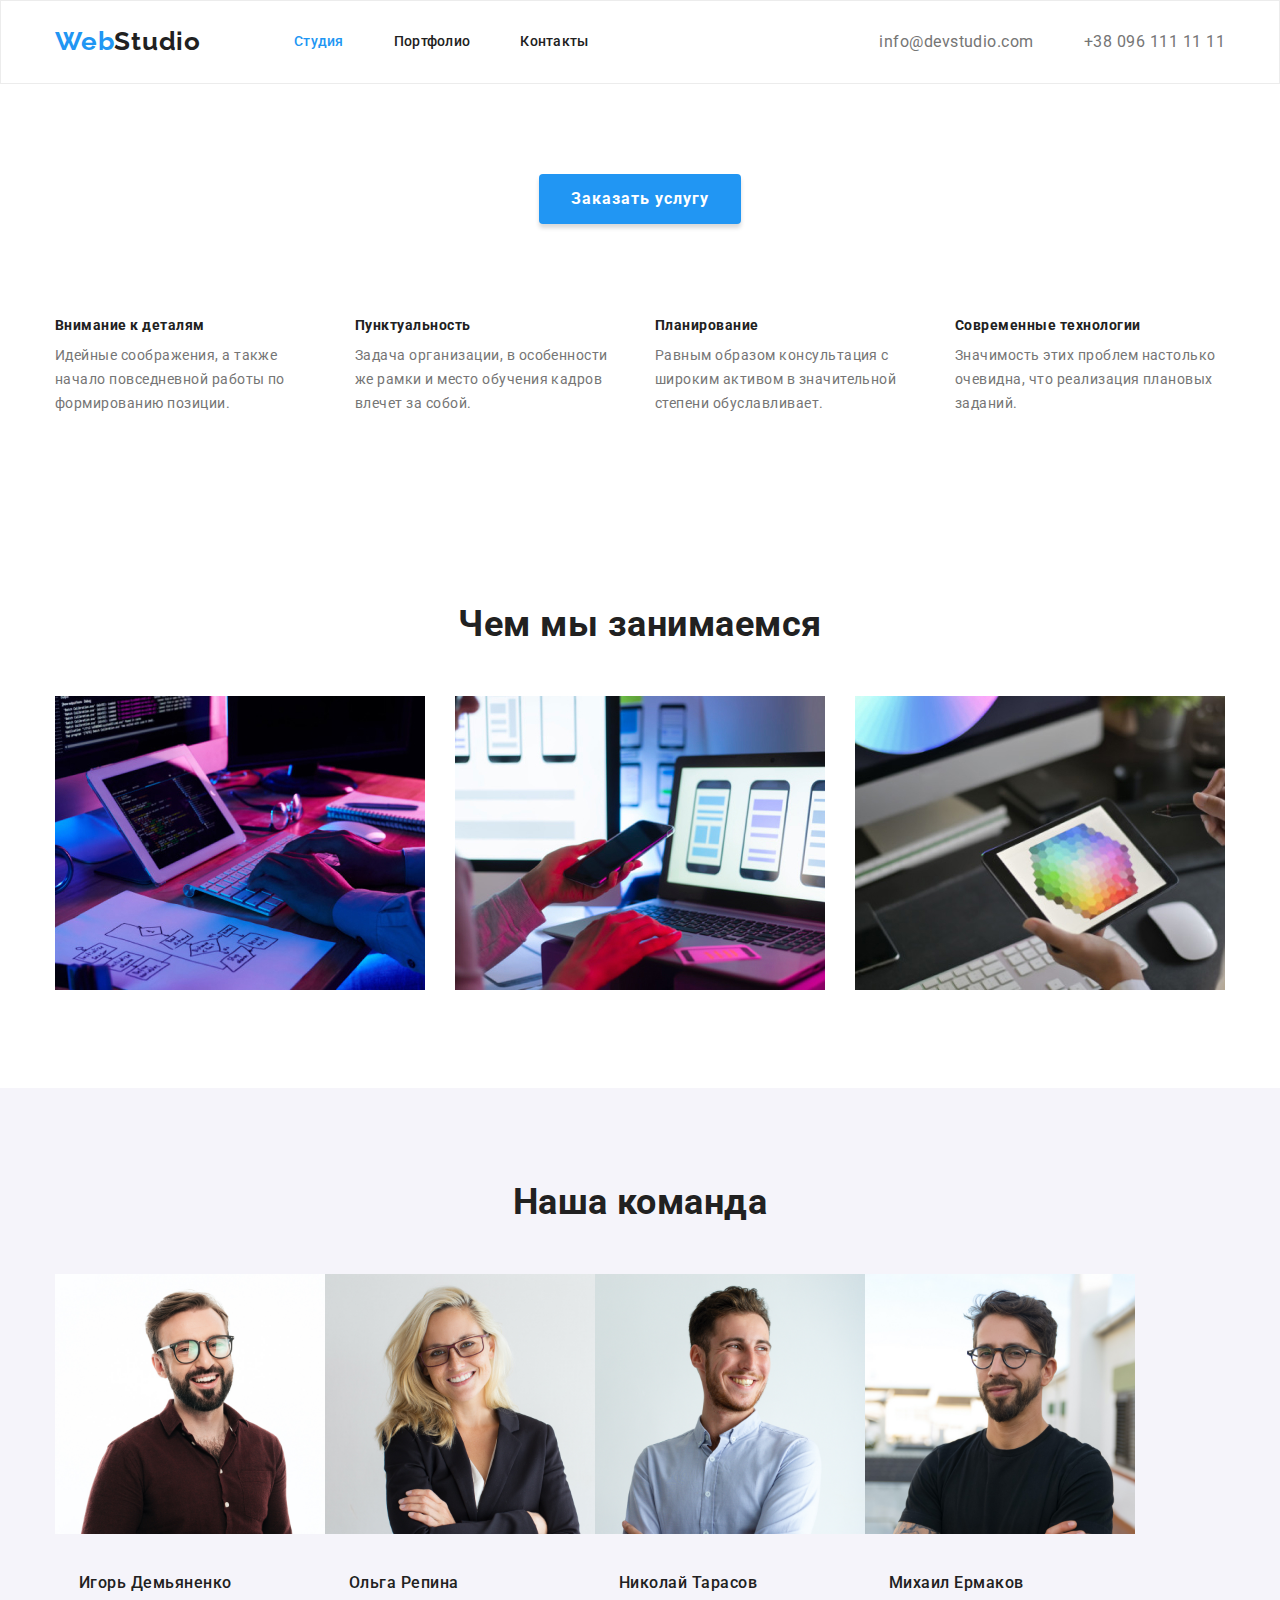
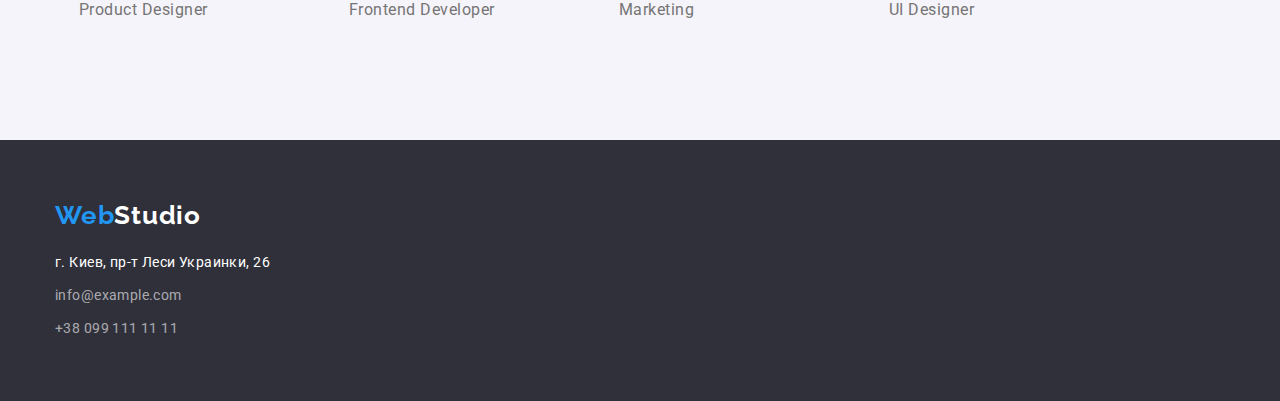
==== commit a35389d3: "исправление ошибки" ====
--- a/index.html
+++ b/index.html
@@ -13,7 +13,7 @@
 <body class="page">
             <!--Шапка-сайта-->
             <header class="head">
-                <div class="container main-nav">
+                <div class="container-head">
                     <nav class="main-nav">
                         <a href="./index.html" class="logo"><span class="capital-head">Web</span>Studio</a>
                         <ul class="site-nav list">
@@ -33,7 +33,7 @@
         <main>
              <!--Заголовок-->
             <div class="hero">
-                <div class="container">
+                <div>
                     <h1 class="hero-title">Эффективные решения для вашего бизнеса</h1>
                     <button class="button primary">Заказать услугу</button>
                 </div>
@@ -41,7 +41,7 @@
 
             <!--Преимущества-->
             <section class="section">
-                <div class="container-advantages">
+                <div class="container">
                     <ul class="list section-advantages">
                         <li class="item">
                             <h3 class="section-title-advantages">Внимание к деталям</h3>
@@ -65,7 +65,7 @@
 
             <!--Вид-деятельности-->
             <section class="section">
-            <div class="container-direction">
+            <div class="container">
                 <h2 class="section-title">Чем мы занимаемся</h2>
                 <ul class="list section-direction">
                     <li class="items">
@@ -89,7 +89,7 @@
     
             <!--Наша-команда-->
             <section class="section-tim">
-            <div class="container-tim">
+            <div class="container">
                 <h2 class="section-title">Наша команда</h2>
                 <ul class="list container-person">
                     <li class="items">
--- a/css/style.css
+++ b/css/style.css
@@ -8,176 +8,7 @@
 }
 
 .container {
-    width: 1230px;
-    padding-right: 15px;
-    padding-left: 15px;
-    margin-left: auto;
-    margin-right: auto;
-}
-
-.page {
-    margin: 0;
-    font-family: Roboto, sans-serif;
-    color: #757575;
-    letter-spacing: 0.03em;
-    background-color: #ffffff;
-}
-.list {
-    padding: 0;
-    margin: 0;
-    list-style: none;
-}
-
-/*шапка */
-.head {
-    background-color: #ffffff;
-    border: 1px solid #ECECEC;
-}
-.logo {
-    padding-top: 24px;
-    padding-bottom: 25px;
-
-    font-family: Raleway, Oleo Script, sans-serif;
-    font-weight: bold;
-    font-size: 26px;
-    line-height: 1.2;
-    letter-spacing: 0.03em;
-    color: #212121;
-    text-decoration: none;
-}
-.capital-head {
-    color:  #2196F3;
-}
-.capital-footer {
-    color: #2196F3;
-}
-.logo:hover, 
-.logo:focus {
-    color:  #2196F3;
-}
-
-.link {
-    padding-top: 32px;
-    padding-bottom: 32px;
-}
-.main-nav {
-    display: flex;
-    align-items: baseline;
-}
-.items {
-    display: flex;
-}
-.site-nav {
-    display: flex;
-    align-items: center;
-}
-.site-nav .items:not(:last-child) {
-    margin-right: 50px;
-}
-.site-nav .items:first-child {
-    margin-left: 93px;
-}
-.site-nav .link {
-    font-weight: 500;
-    font-size: 14px;
-    line-height: 1.14;
-    letter-spacing: 0.02em;
-    color: #212121;
-    text-decoration: none;
-}
-.site-nav .link.current {
-    color: #2196F3;
-}
-.site-nav .link:hover, 
-.site-nav .link:focus {
-    color:  #2196F3;
-}
-
-.auth-nav {
-    display: flex;
-    margin-left: auto;
-}
-.auth-nav .items:not(:last-child) {
-    margin-right: 50px;
-}
-.auth-nav .link {
-    color: #757575;
-    text-decoration: none;
-}
-.auth-nav .link:hover,
-.auth-nav .link:focus {
-    color:  #2196F3;
-}
-
-
-/*заголовок*/
-.hero {
-    text-align: center;
-}
-.hero-title {
-    margin-top: 0;
-    margin-bottom: 30px;
-
-    font-weight: 900;
-    font-size: 44px;
-    line-height: 1.36;
-    letter-spacing: 0.06em;
-    color: #FFFFFF;
-}
-
-.section-title {
-    margin-top: 0;
-    margin-bottom: 50px;
-
-    font-weight: bold;
-    font-size: 36px;
-    line-height: 1.16;        
-    text-align: center;
-    color: #212121;
-}
-.section-link {
-    text-decoration: none;
-}
-
-/*секциz-преимущества*/
-.container-advantages {
-    width: 1230px;
-    padding-top: 94px;
-    padding-right: 15px;
-    padding-left: 15px;
-    margin-left: auto;
-    margin-right: auto;
-}
-.section-advantages {
-    display: flex;
-}
-.section-advantages .item{
-    width: 270px;
-}
-.section-advantages .item:not(:last-child) {
-    margin-right: 30px;
-}
-.section-title-advantages{
-    margin-top: 0;
-    margin-bottom: 10px;
-
-    font-family: Roboto;
-    font-weight: bold;
-    font-size: 14px;
-    line-height: 1.14;
-    color: #212121;
-}
-.advantages-description {
-    margin-top: 0;
-    margin-bottom: 0;
-
-    font-size: 14px;
-    line-height: 1.71;
-}
-
-/*вид-деятельности*/
-.container-direction {
-    width: 1230px;
+    width: 1200px;
     padding-top: 94px;
     padding-right: 15px;
     padding-bottom: 94px;
@@ -185,27 +16,180 @@
     margin-left: auto;
     margin-right: auto;
 }
-.section-direction {
-    display: flex;
-}
-.section-direction .items:not(:last-child) {
-    margin-right: 30px;
-}
-
-/*наша-команда*/
-
-.section-tim {
-    background-color: #F5F4FA;
-}
-.container-tim {
-    width: 1230px;
-    padding-top: 94px;
+
+.page {
+    margin: 0;
+    font-family: Roboto, sans-serif;
+    color: #757575;
+    letter-spacing: 0.03em;
+    background-color: #ffffff;
+}
+.list {
+    padding: 0;
+    margin: 0;
+    list-style: none;
+}
+
+/*шапка */
+.container-head {
+    display: flex;
+    justify-content: space-between;
+    align-items: center;
+    width: 1200px;
     padding-right: 15px;
-    padding-bottom: 94px;
     padding-left: 15px;
     margin-left: auto;
     margin-right: auto;
 }
+.head {
+    background-color: #ffffff;
+    border: 1px solid #ECECEC;
+}
+.logo {
+    padding-top: 24px;
+    padding-bottom: 25px;
+
+    font-family: Raleway, Oleo Script, sans-serif;
+    font-weight: bold;
+    font-size: 26px;
+    line-height: 1.2;
+    letter-spacing: 0.03em;
+    color: #212121;
+    text-decoration: none;
+}
+.capital-head {
+    color:  #2196F3;
+}
+.capital-footer {
+    color: #2196F3;
+}
+.logo:hover, 
+.logo:focus {
+    color:  #2196F3;
+}
+.link {
+    padding-top: 32px;
+    padding-bottom: 32px;
+}
+.items {
+    display: flex;
+}
+.main-nav {
+    display: flex;
+}
+.site-nav {
+    display: flex;
+    align-items: center;
+}
+.site-nav .items:not(:last-child) {
+    margin-right: 50px;
+}
+.site-nav .items:first-child {
+    margin-left: 93px;
+}
+.site-nav .link {
+    font-weight: 500;
+    font-size: 14px;
+    line-height: 1.14;
+    letter-spacing: 0.02em;
+    color: #212121;
+    text-decoration: none;
+}
+.site-nav .link.current {
+    color: #2196F3;
+}
+.site-nav .link:hover, 
+.site-nav .link:focus {
+    color:  #2196F3;
+}
+
+.auth-nav {
+    display: flex;
+    margin-left: auto;
+}
+.auth-nav .items:not(:last-child) {
+    margin-right: 50px;
+}
+.auth-nav .link {
+    color: #757575;
+    text-decoration: none;
+}
+.auth-nav .link:hover,
+.auth-nav .link:focus {
+    color:  #2196F3;
+}
+
+
+/*заголовок*/
+.hero {
+    text-align: center;
+}
+.hero-title {
+    margin-top: 0;
+    margin-bottom: 30px;
+
+    font-weight: 900;
+    font-size: 44px;
+    line-height: 1.36;
+    letter-spacing: 0.06em;
+    color: #FFFFFF;
+}
+
+.section-title {
+    margin-top: 0;
+    margin-bottom: 50px;
+
+    font-weight: bold;
+    font-size: 36px;
+    line-height: 1.16;        
+    text-align: center;
+    color: #212121;
+}
+.section-link {
+    text-decoration: none;
+}
+
+/*секциz-преимущества*/
+.section-advantages {
+    display: flex;
+}
+.section-advantages .item{
+    width: 270px;
+}
+.section-advantages .item:not(:last-child) {
+    margin-right: 30px;
+}
+.section-title-advantages{
+    margin-top: 0;
+    margin-bottom: 10px;
+
+    font-family: Roboto;
+    font-weight: bold;
+    font-size: 14px;
+    line-height: 1.14;
+    color: #212121;
+}
+.advantages-description {
+    margin-top: 0;
+    margin-bottom: 0;
+
+    font-size: 14px;
+    line-height: 1.71;
+}
+
+/*вид-деятельности*/
+.section-direction {
+    display: flex;
+}
+.section-direction .items:not(:last-child) {
+    margin-right: 30px;
+}
+
+/*наша-команда*/
+
+.section-tim {
+    background-color: #F5F4FA;
+}
 .container-person {
 display: flex;
 }
@@ -226,15 +210,6 @@
 
 
 /*партфолио*/
-.container-partfolio {
-    width: 1230px;
-    padding-top: 94px;
-    padding-right: 15px;
-    padding-bottom: 94px;
-    padding-left: 15px;
-    margin-left: auto;
-    margin-right: auto;
-}
 .partfolio-nav {
     display: flex;
     justify-content: center;
@@ -286,7 +261,7 @@
 .container-footer {
     display: flex;
     flex-direction: column;
-    width: 1230px;
+    width: 1200px;
     margin-left: auto;
     margin-right: auto;
     padding-top: 60px;
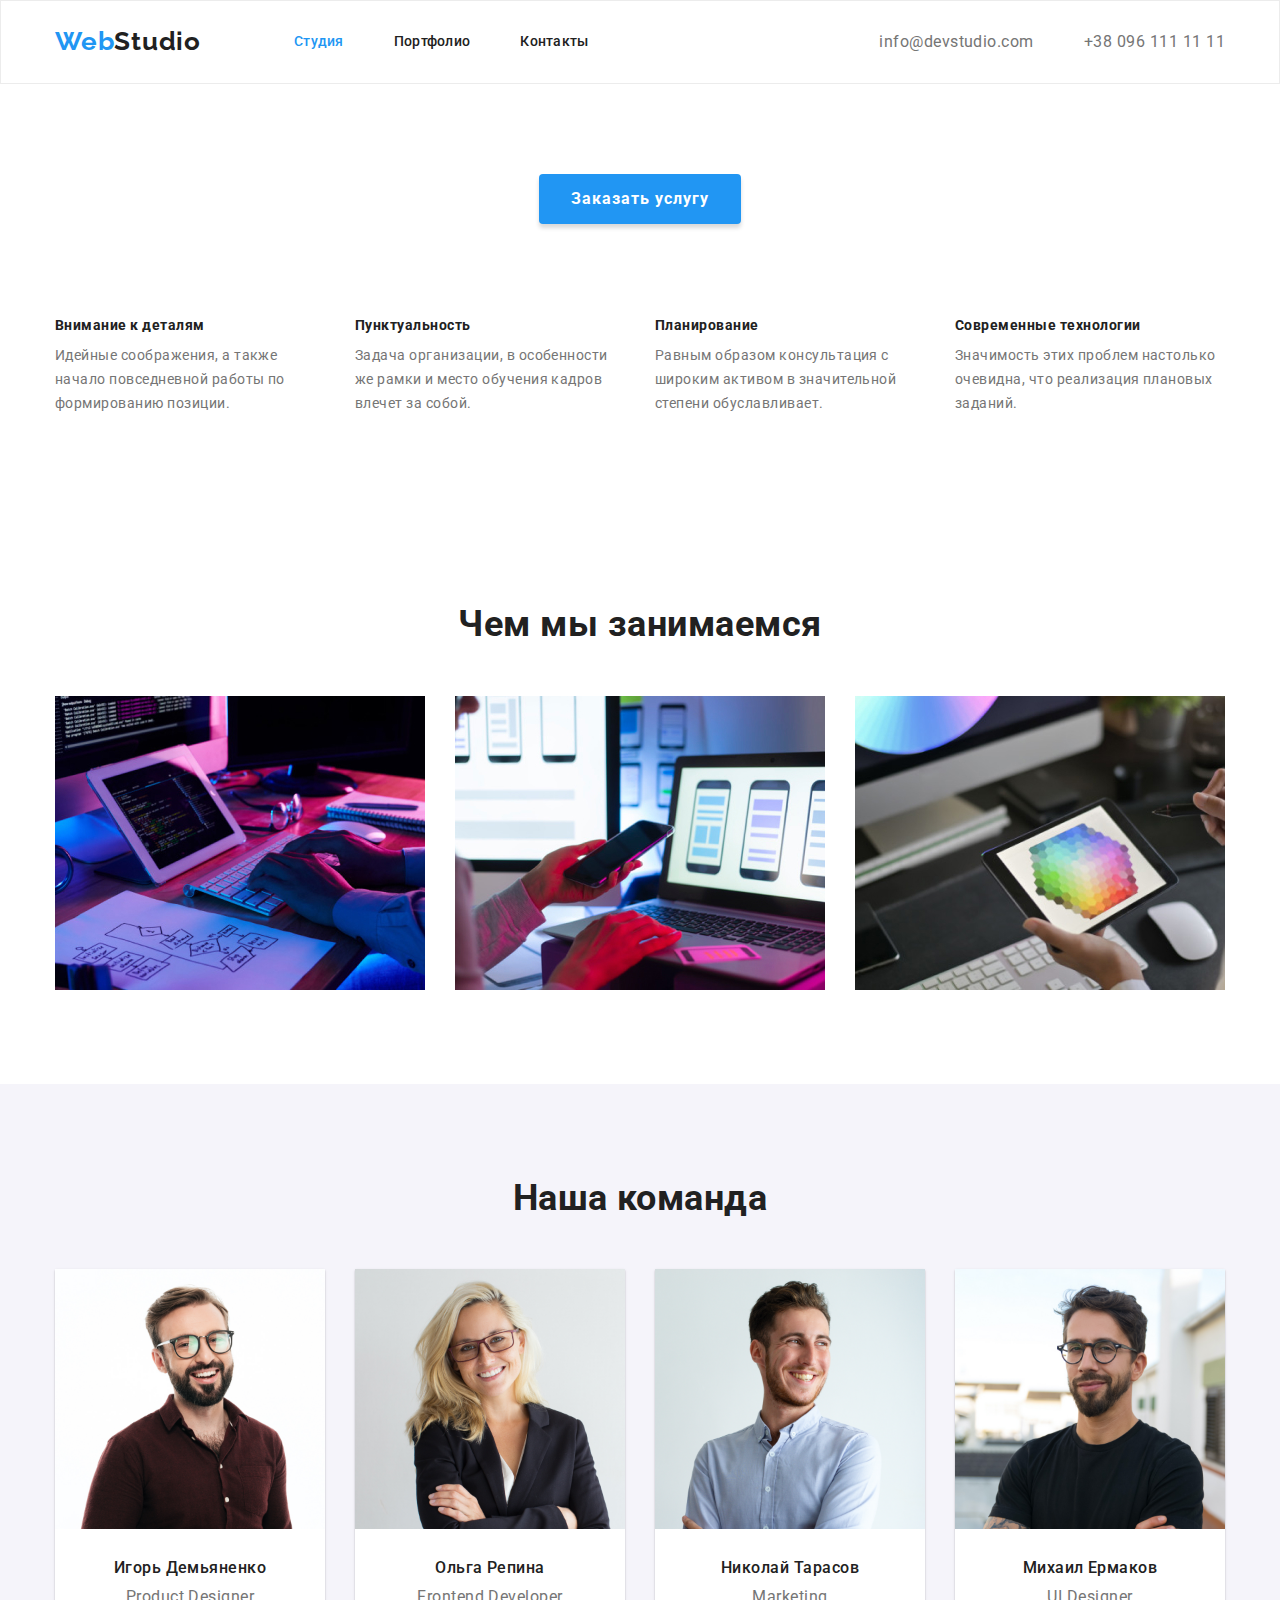
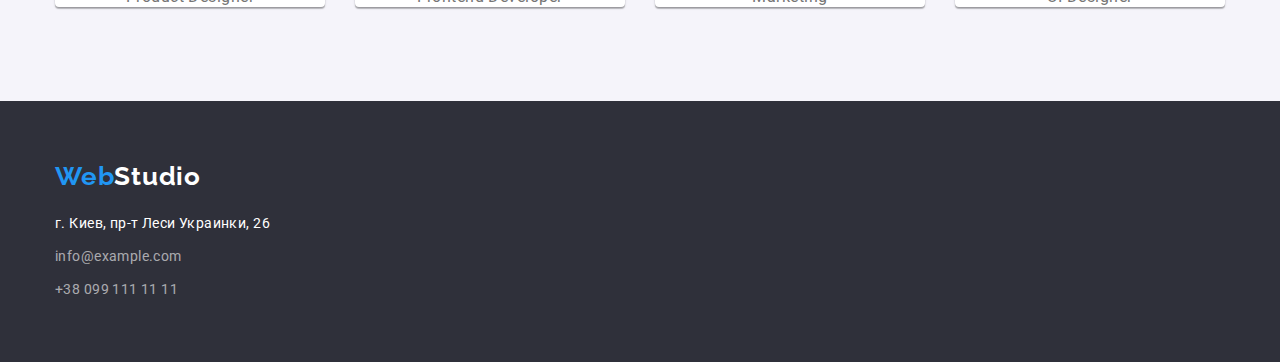
==== commit 08a0071b: "делает карточки" ====
--- a/index.html
+++ b/index.html
@@ -33,10 +33,8 @@
         <main>
              <!--Заголовок-->
             <div class="hero">
-                <div>
                     <h1 class="hero-title">Эффективные решения для вашего бизнеса</h1>
                     <button class="button primary">Заказать услугу</button>
-                </div>
             </div>
 
             <!--Преимущества-->
@@ -91,41 +89,35 @@
             <section class="section-tim">
             <div class="container">
                 <h2 class="section-title">Наша команда</h2>
-                <ul class="list container-person">
+                <ul class="list card-person">
                     <li class="items">
                         <a href="" class="section-link">
                         <img src="./img/our.tim/img.jpg" alt="портрет" width="270" height="260">
-                        <div class="items-descriptions">
                             <h3 class="section-title-name">Игорь Демьяненко</h3>
                             <p class="section-profession">Product Designer</p>
-                        </div>
                         </a>
                     </li>
                     <li class="items">
                         <a href="" class="section-link">
                             <img src="./img/our.tim/img-2.jpg" alt="портрет" width="270" height="260">
-                            <div class="items-descriptions">
                                 <h3 class="section-title-name">Ольга Репина</h3>
                                 <p class="section-profession">Frontend Developer</p>
-                            </div>
                         </a>
                     </li>
                     <li class="items">
                         <a href="" class="section-link">
                             <img src="./img/our.tim/img-3.jpg" alt="портрет" width="270" height="260">
-                            <div class="items-descriptions">
+
                                 <h3 class="section-title-name">Николай Тарасов</h3>
                                 <p class="section-profession">Marketing</p>
-                            </div>
                         </a>
                     </li>
                     <li class="items">
                         <a href="" class="section-link">
                             <img src="./img/our.tim/img-4.jpg" alt="портрет" width="270" height="260">
-                            <div class="items-descriptions">
+
                                 <h3 class="section-title-name">Михаил Ермаков</h3>
                                 <p class="section-profession">UI Designer</p>
-                            </div>
                         </a>
                     </li>
                 </ul>
--- a/css/style.css
+++ b/css/style.css
@@ -29,6 +29,11 @@
     margin: 0;
     list-style: none;
 }
+img {
+    display: block;
+    max-width: 100%;
+    height: auto;
+}
 
 /*шапка */
 .container-head {
@@ -190,25 +195,38 @@
 .section-tim {
     background-color: #F5F4FA;
 }
-.container-person {
+.card-person {
 display: flex;
 }
-.container-tim .items:not(:last-child) {
+.card-person .items:not(:last-child) {
     margin-right: 30px;
 }
 .section-title-name {
+    margin-top: 30px;
+    margin-bottom: 10px;
+    text-align: center;
+
     font-weight: 500;
     font-size: 16px;
     line-height: 1.18;
     color: #212121;
 }
 .section-profession {
-    font-size: 16px;
-    line-height: 1.18px;
+    margin-top: 0;
+    margin-bottom: 0;
+    text-align: center;
+
+    font-size: 16px;
+    line-height: 1.18;
     color: #757575;
 }
-
-
+.card-person .items {
+    width: 270px;
+
+    background: #FFFFFF;
+    box-shadow: 0px 1px 3px rgba(0, 0, 0, 0.12), 0px 1px 1px rgba(0, 0, 0, 0.14), 0px 2px 1px rgba(0, 0, 0, 0.2);
+    border-radius: 0px 0px 4px 4px;
+}
 /*партфолио*/
 .partfolio-nav {
     display: flex;
@@ -225,6 +243,7 @@
 .partfolio-box .items {
     margin-right: 30px;
     margin-bottom: 30px;
+    width: 370px;
 }
 .partfolio-box .items:nth-child(3n) {
     margin-right: 0;
@@ -237,6 +256,11 @@
     padding-right: 24px;
     padding-bottom: 20px;
     padding-left: 24px;
+
+    background: #FFFFFF;
+    border-right: 1px solid #EEEEEE;
+    border-bottom: 1px solid #EEEEEE;
+    border-left: 1px solid #EEEEEE;
 }
 .section-title-project {
     margin-top: 0;
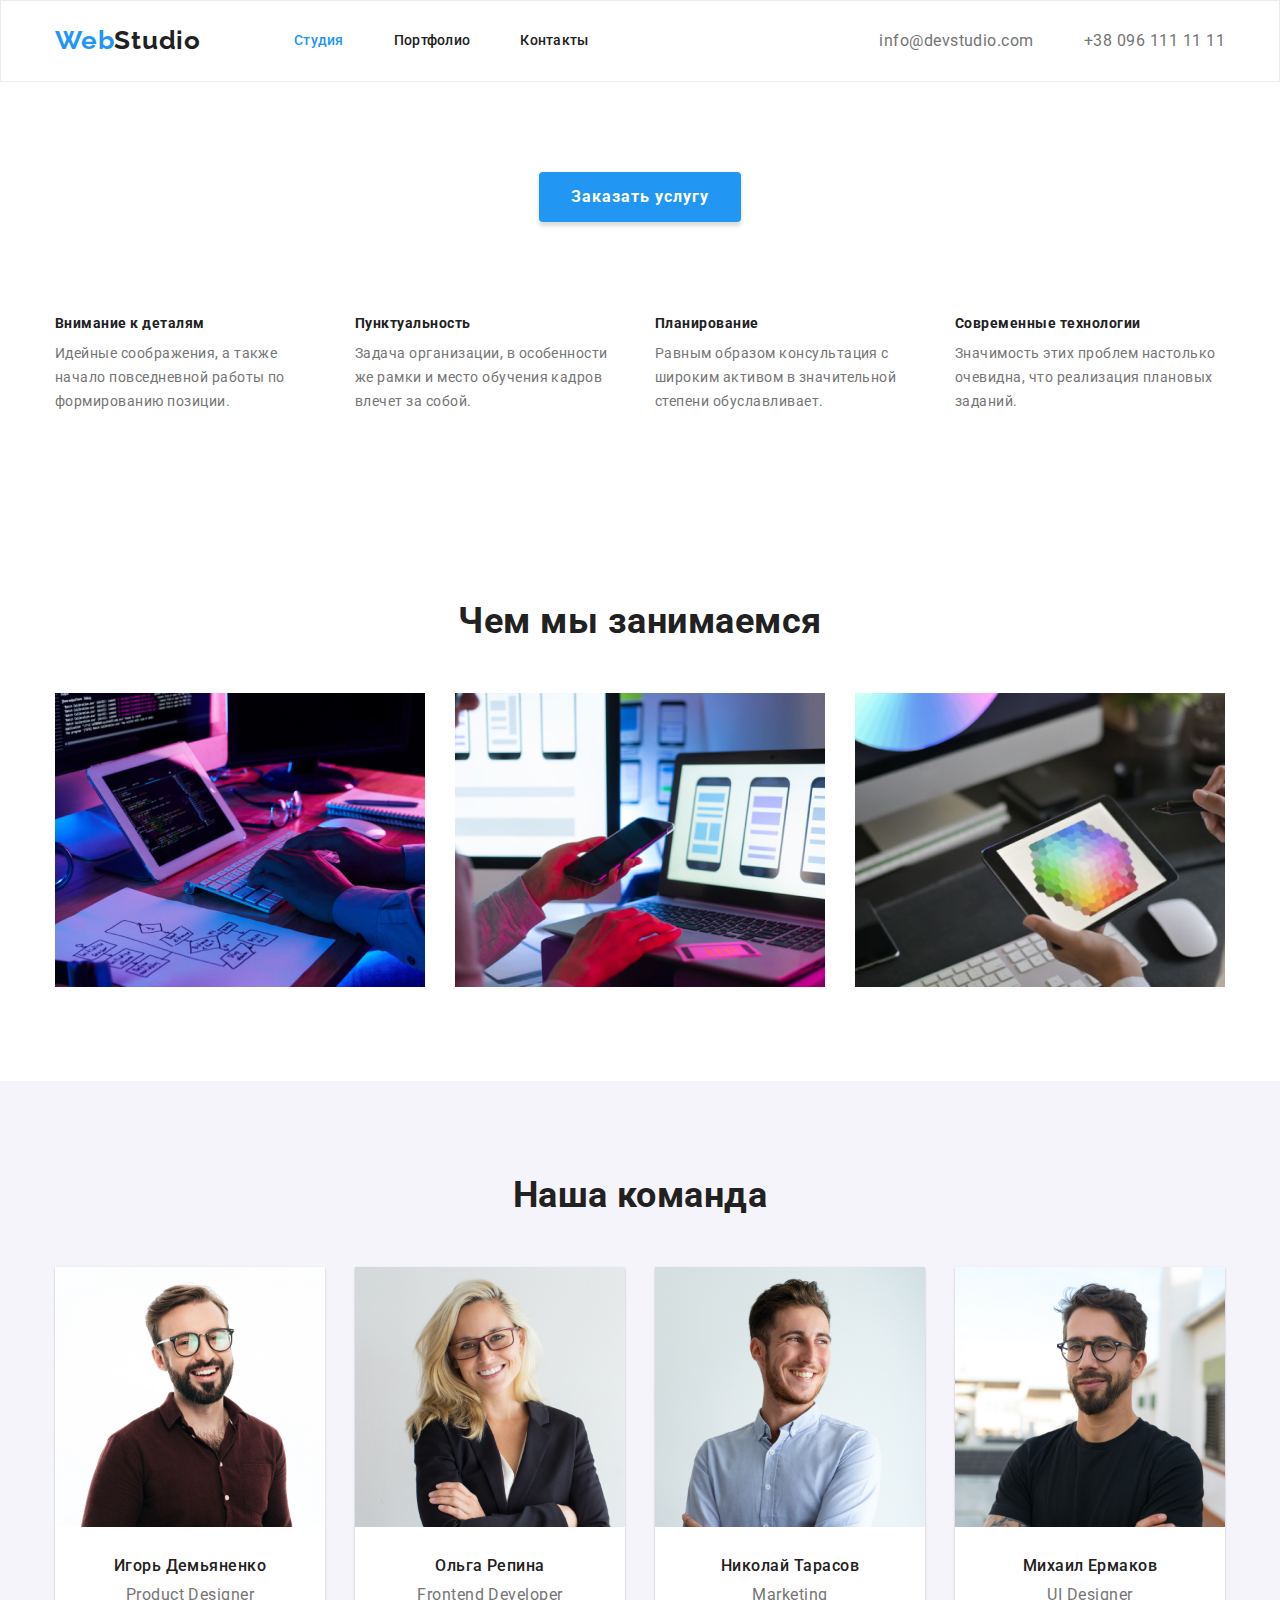
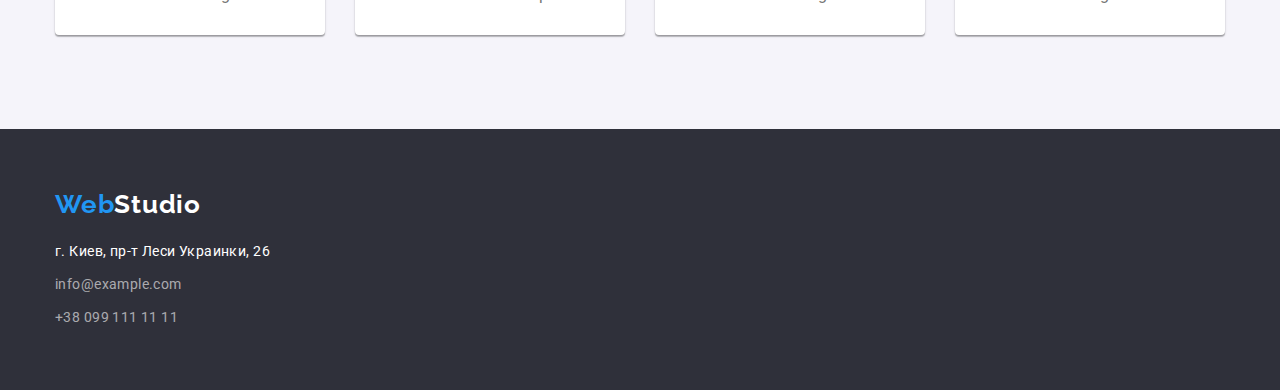
==== commit 21ab1c77: "финальная версия дз№3" ====
--- a/index.html
+++ b/index.html
@@ -40,6 +40,7 @@
             <!--Преимущества-->
             <section class="section">
                 <div class="container">
+                    <h2  class="visually-hidden">Преимущества</h2>
                     <ul class="list section-advantages">
                         <li class="item">
                             <h3 class="section-title-advantages">Внимание к деталям</h3>
@@ -99,25 +100,23 @@
                     </li>
                     <li class="items">
                         <a href="" class="section-link">
-                            <img src="./img/our.tim/img-2.jpg" alt="портрет" width="270" height="260">
-                                <h3 class="section-title-name">Ольга Репина</h3>
-                                <p class="section-profession">Frontend Developer</p>
+                        <img src="./img/our.tim/img-2.jpg" alt="портрет" width="270" height="260">
+                            <h3 class="section-title-name">Ольга Репина</h3>
+                            <p class="section-profession">Frontend Developer</p>
                         </a>
                     </li>
                     <li class="items">
                         <a href="" class="section-link">
-                            <img src="./img/our.tim/img-3.jpg" alt="портрет" width="270" height="260">
-
-                                <h3 class="section-title-name">Николай Тарасов</h3>
-                                <p class="section-profession">Marketing</p>
+                        <img src="./img/our.tim/img-3.jpg" alt="портрет" width="270" height="260">
+                            <h3 class="section-title-name">Николай Тарасов</h3>
+                            <p class="section-profession">Marketing</p>
                         </a>
                     </li>
                     <li class="items">
                         <a href="" class="section-link">
-                            <img src="./img/our.tim/img-4.jpg" alt="портрет" width="270" height="260">
-
-                                <h3 class="section-title-name">Михаил Ермаков</h3>
-                                <p class="section-profession">UI Designer</p>
+                        <img src="./img/our.tim/img-4.jpg" alt="портрет" width="270" height="260">
+                            <h3 class="section-title-name">Михаил Ермаков</h3>
+                            <p class="section-profession">UI Designer</p>
                         </a>
                     </li>
                 </ul>
--- a/css/style.css
+++ b/css/style.css
@@ -5,6 +5,27 @@
 *::before, 
 *::after: {
     box-sizing: inherit;
+}
+
+
+.visually-hidden {
+    position: absolute;
+    width: 1px;
+    height: 1px;
+    margin: -1px;
+    border: 0;
+    padding: 0;
+    
+    white-space: nowrap;
+    clip-path: inset(100%);
+    clip: rect(0 0 0 0);
+    overflow: hidden;
+  }
+
+  img {
+    display: block;
+    max-width: 100%;
+    height: auto;
 }
 
 .container {
@@ -29,11 +50,6 @@
     margin: 0;
     list-style: none;
 }
-img {
-    display: block;
-    max-width: 100%;
-    height: auto;
-}
 
 /*шапка */
 .container-head {
@@ -51,9 +67,6 @@
     border: 1px solid #ECECEC;
 }
 .logo {
-    padding-top: 24px;
-    padding-bottom: 25px;
-
     font-family: Raleway, Oleo Script, sans-serif;
     font-weight: bold;
     font-size: 26px;
@@ -68,11 +81,7 @@
 .capital-footer {
     color: #2196F3;
 }
-.logo:hover, 
-.logo:focus {
-    color:  #2196F3;
-}
-.link {
+.site-nav .link {
     padding-top: 32px;
     padding-bottom: 32px;
 }
@@ -81,10 +90,10 @@
 }
 .main-nav {
     display: flex;
+    align-items: center;
 }
 .site-nav {
     display: flex;
-    align-items: center;
 }
 .site-nav .items:not(:last-child) {
     margin-right: 50px;
@@ -159,7 +168,7 @@
     display: flex;
 }
 .section-advantages .item{
-    width: 270px;
+    width: calc((100% - 90px) / 4);
 }
 .section-advantages .item:not(:last-child) {
     margin-right: 30px;
@@ -185,6 +194,9 @@
 /*вид-деятельности*/
 .section-direction {
     display: flex;
+}
+.section-direction .items {
+    width: calc((100% - 60px) / 3);
 }
 .section-direction .items:not(:last-child) {
     margin-right: 30px;
@@ -221,7 +233,8 @@
     color: #757575;
 }
 .card-person .items {
-    width: 270px;
+    padding-bottom: 30px;
+    width: calc((100% - 90px) / 4);
 
     background: #FFFFFF;
     box-shadow: 0px 1px 3px rgba(0, 0, 0, 0.12), 0px 1px 1px rgba(0, 0, 0, 0.14), 0px 2px 1px rgba(0, 0, 0, 0.2);
@@ -243,7 +256,7 @@
 .partfolio-box .items {
     margin-right: 30px;
     margin-bottom: 30px;
-    width: 370px;
+    width: calc((100% - 60px) / 3);
 }
 .partfolio-box .items:nth-child(3n) {
     margin-right: 0;
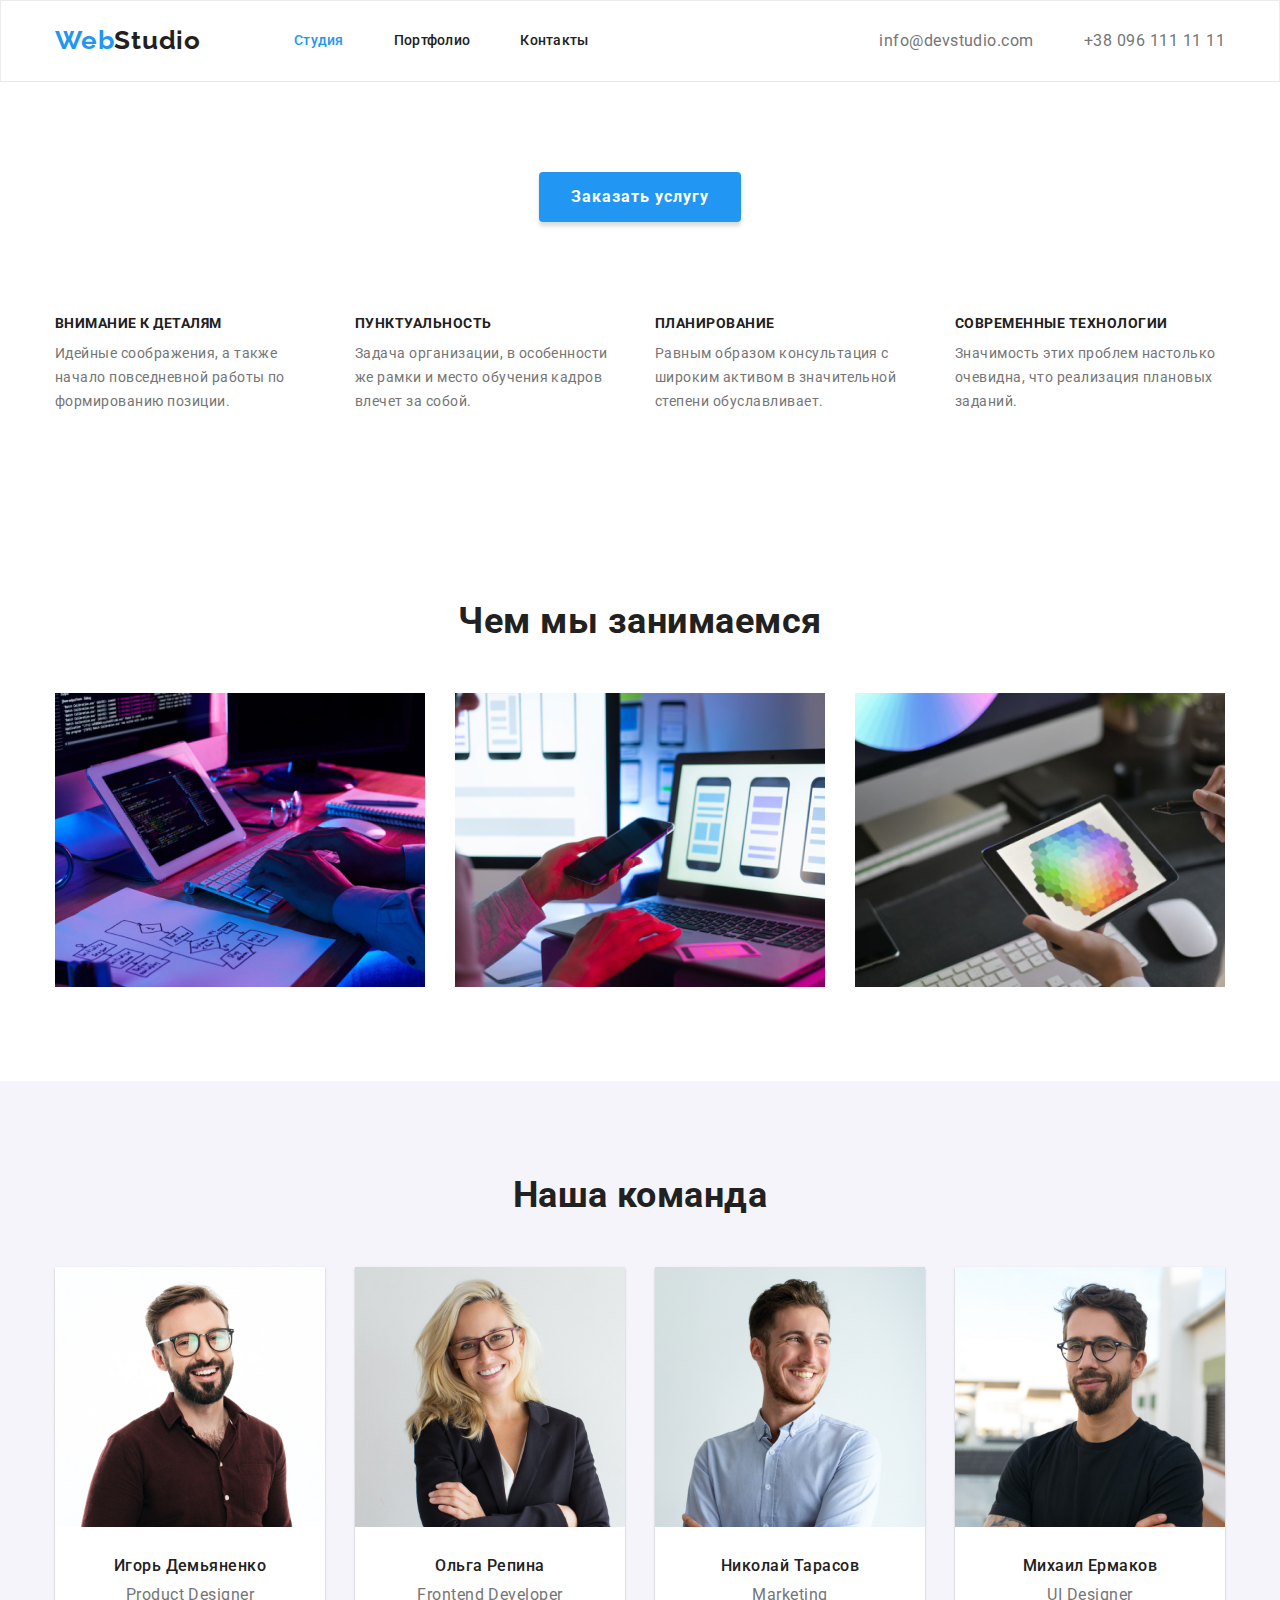
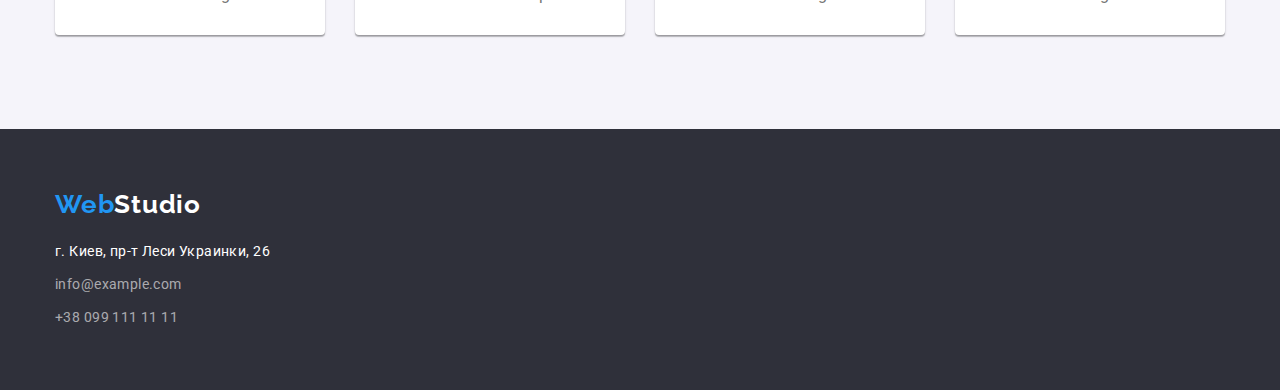
==== commit 4df8226b: "дз№3исправление ошибок" ====
--- a/index.html
+++ b/index.html
@@ -43,19 +43,19 @@
                     <h2  class="visually-hidden">Преимущества</h2>
                     <ul class="list section-advantages">
                         <li class="item">
-                            <h3 class="section-title-advantages">Внимание к деталям</h3>
+                            <h3 class="section-title-advantages">ВНИМАНИЕ К ДЕТАЛЯМ</h3>
                             <p class="advantages-description">Идейные соображения, а также начало повседневной работы по формированию позиции.</p>
                         </li>
                         <li class="item">
-                            <h3 class="section-title-advantages">Пунктуальность</h3>
+                            <h3 class="section-title-advantages">ПУНКТУАЛЬНОСТЬ</h3>
                             <p class="advantages-description">Задача организации, в особенности же рамки и место обучения кадров влечет за собой.</p>
                         </li>
                         <li class="item">
-                            <h3 class="section-title-advantages">Планирование</h3>
+                            <h3 class="section-title-advantages">ПЛАНИРОВАНИЕ</h3>
                             <p class="advantages-description">Равным образом консультация с широким активом в значительной степени обуславливает.  </p>
                         </li>
                         <li class="item">
-                            <h3 class="section-title-advantages">Современные технологии</h3>
+                            <h3 class="section-title-advantages">СОВРЕМЕННЫЕ ТЕХНОЛОГИИ</h3>
                             <p class="advantages-description">Значимость этих проблем настолько очевидна, что реализация плановых заданий.</p>
                         </li>
                     </ul>
--- a/css/style.css
+++ b/css/style.css
@@ -30,12 +30,15 @@
 
 .container {
     width: 1200px;
-    padding-top: 94px;
     padding-right: 15px;
-    padding-bottom: 94px;
     padding-left: 15px;
     margin-left: auto;
     margin-right: auto;
+}
+
+.section {
+    padding-top: 94px;
+    padding-bottom: 94px;
 }
 
 .page {
@@ -205,6 +208,9 @@
 /*наша-команда*/
 
 .section-tim {
+    padding-top: 94px;
+    padding-bottom: 94px;
+
     background-color: #F5F4FA;
 }
 .card-person {
@@ -301,13 +307,14 @@
     width: 1200px;
     margin-left: auto;
     margin-right: auto;
-    padding-top: 60px;
     padding-right: 15px;
-    padding-bottom: 60px;
     padding-left: 15px;
     
 }
 .footer-head {
+    padding-top: 60px;
+    padding-bottom: 60px;
+
     background-color: #2F303A;
 }
 .logo-footer {
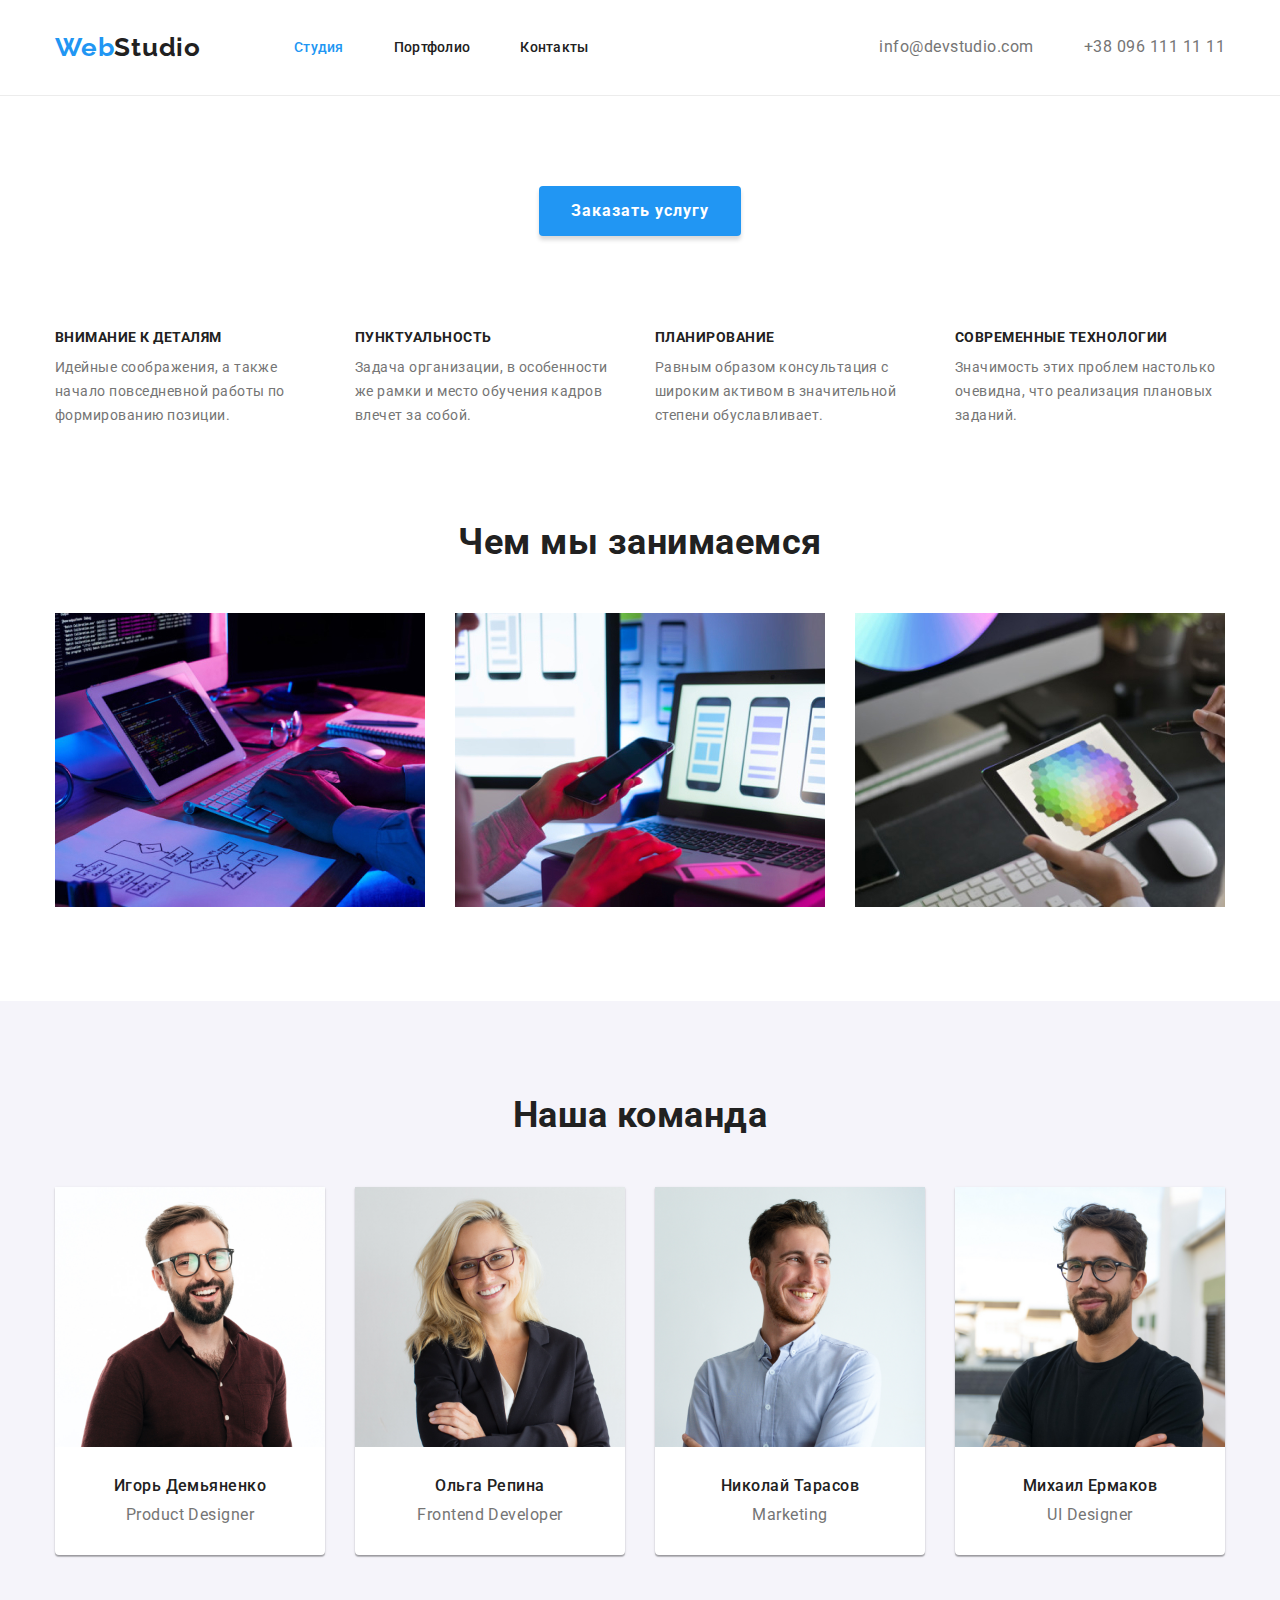
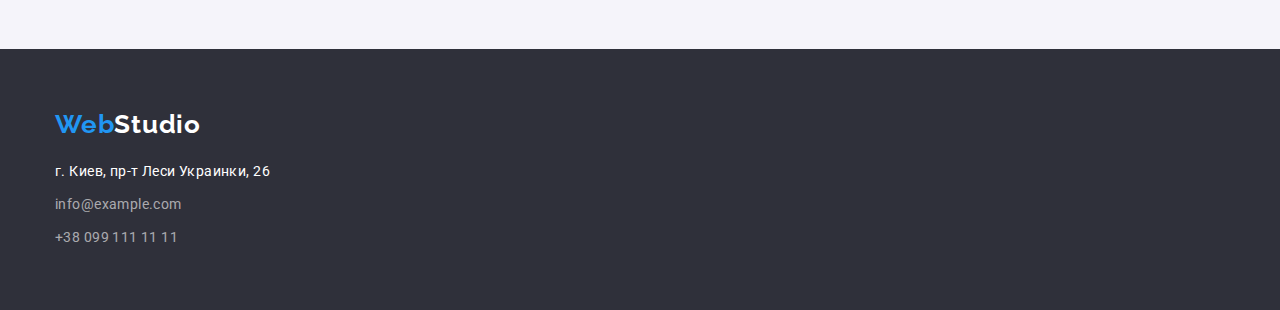
==== commit a020405f: "исправление ошибок" ====
--- a/index.html
+++ b/index.html
@@ -41,7 +41,7 @@
             <section class="section">
                 <div class="container">
                     <h2  class="visually-hidden">Преимущества</h2>
-                    <ul class="list section-advantages">
+                    <ul class="list items-advantages">
                         <li class="item">
                             <h3 class="section-title-advantages">ВНИМАНИЕ К ДЕТАЛЯМ</h3>
                             <p class="advantages-description">Идейные соображения, а также начало повседневной работы по формированию позиции.</p>
@@ -63,7 +63,7 @@
             </section>
 
             <!--Вид-деятельности-->
-            <section class="section">
+            <section class="section-activity">
             <div class="container">
                 <h2 class="section-title">Чем мы занимаемся</h2>
                 <ul class="list section-direction">
--- a/css/style.css
+++ b/css/style.css
@@ -66,8 +66,11 @@
     margin-right: auto;
 }
 .head {
+    padding-top: 32px;
+    padding-bottom: 32px;
+
     background-color: #ffffff;
-    border: 1px solid #ECECEC;
+    border-bottom: 1px solid #ECECEC;
 }
 .logo {
     font-family: Raleway, Oleo Script, sans-serif;
@@ -84,10 +87,7 @@
 .capital-footer {
     color: #2196F3;
 }
-.site-nav .link {
-    padding-top: 32px;
-    padding-bottom: 32px;
-}
+
 .items {
     display: flex;
 }
@@ -167,13 +167,14 @@
 }
 
 /*секциz-преимущества*/
-.section-advantages {
-    display: flex;
-}
-.section-advantages .item{
+
+.items-advantages {
+    display: flex
+}
+.items-advantages .item{
     width: calc((100% - 90px) / 4);
 }
-.section-advantages .item:not(:last-child) {
+.items-advantages .item:not(:last-child) {
     margin-right: 30px;
 }
 .section-title-advantages{
@@ -195,6 +196,9 @@
 }
 
 /*вид-деятельности*/
+.section-activity {
+    padding-bottom: 94px;
+}
 .section-direction {
     display: flex;
 }
